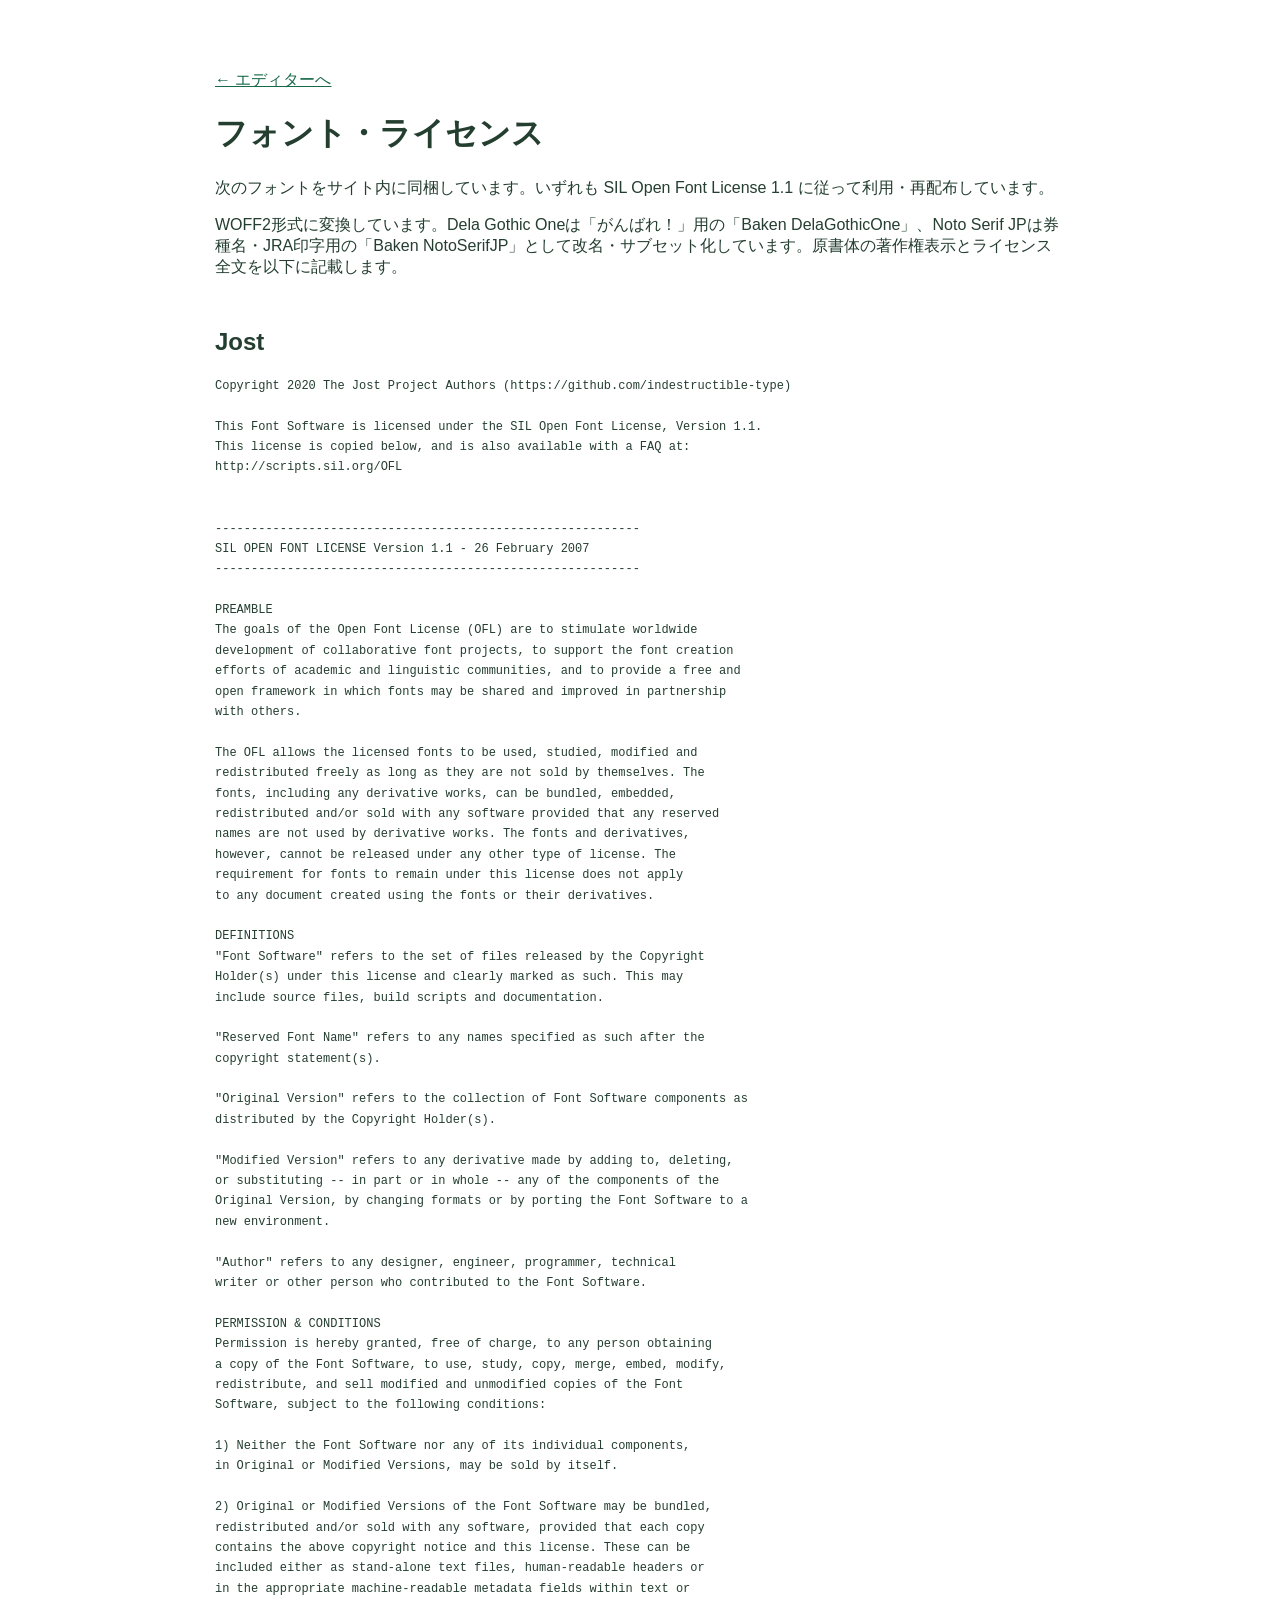
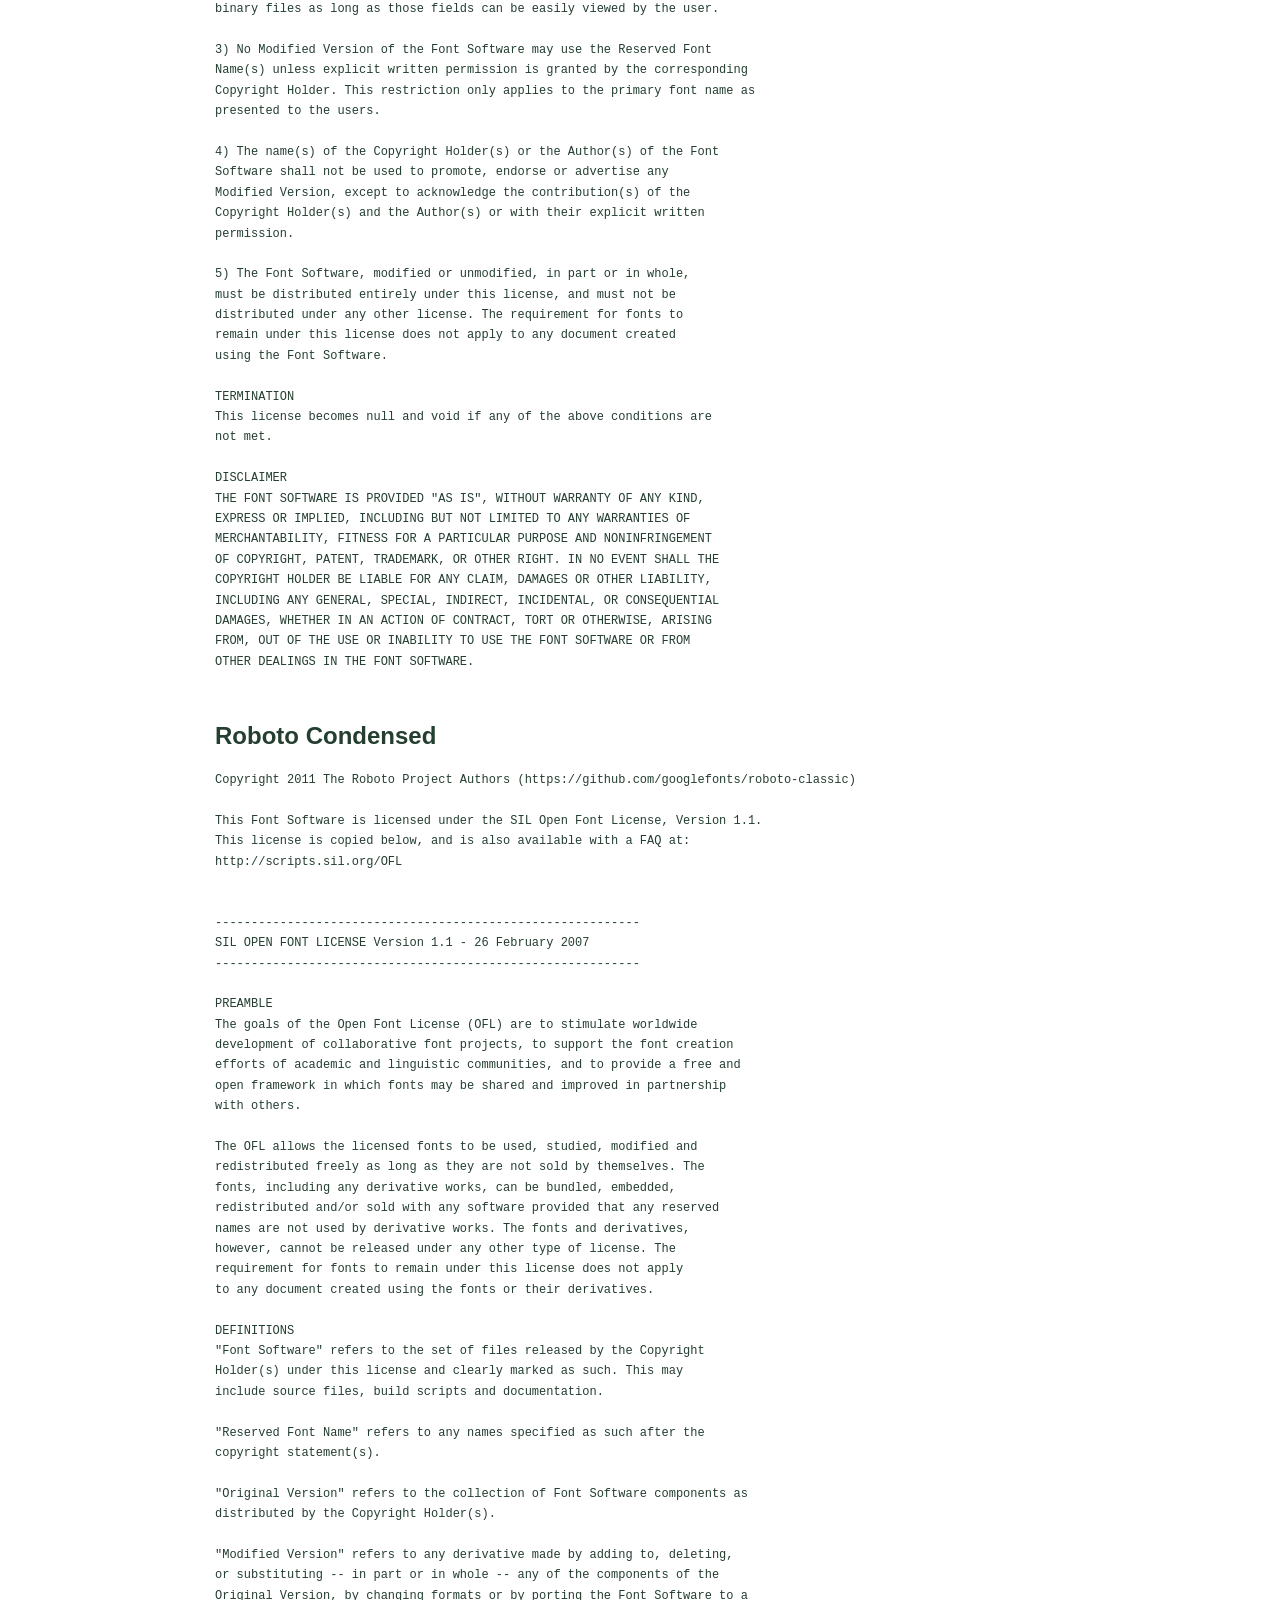
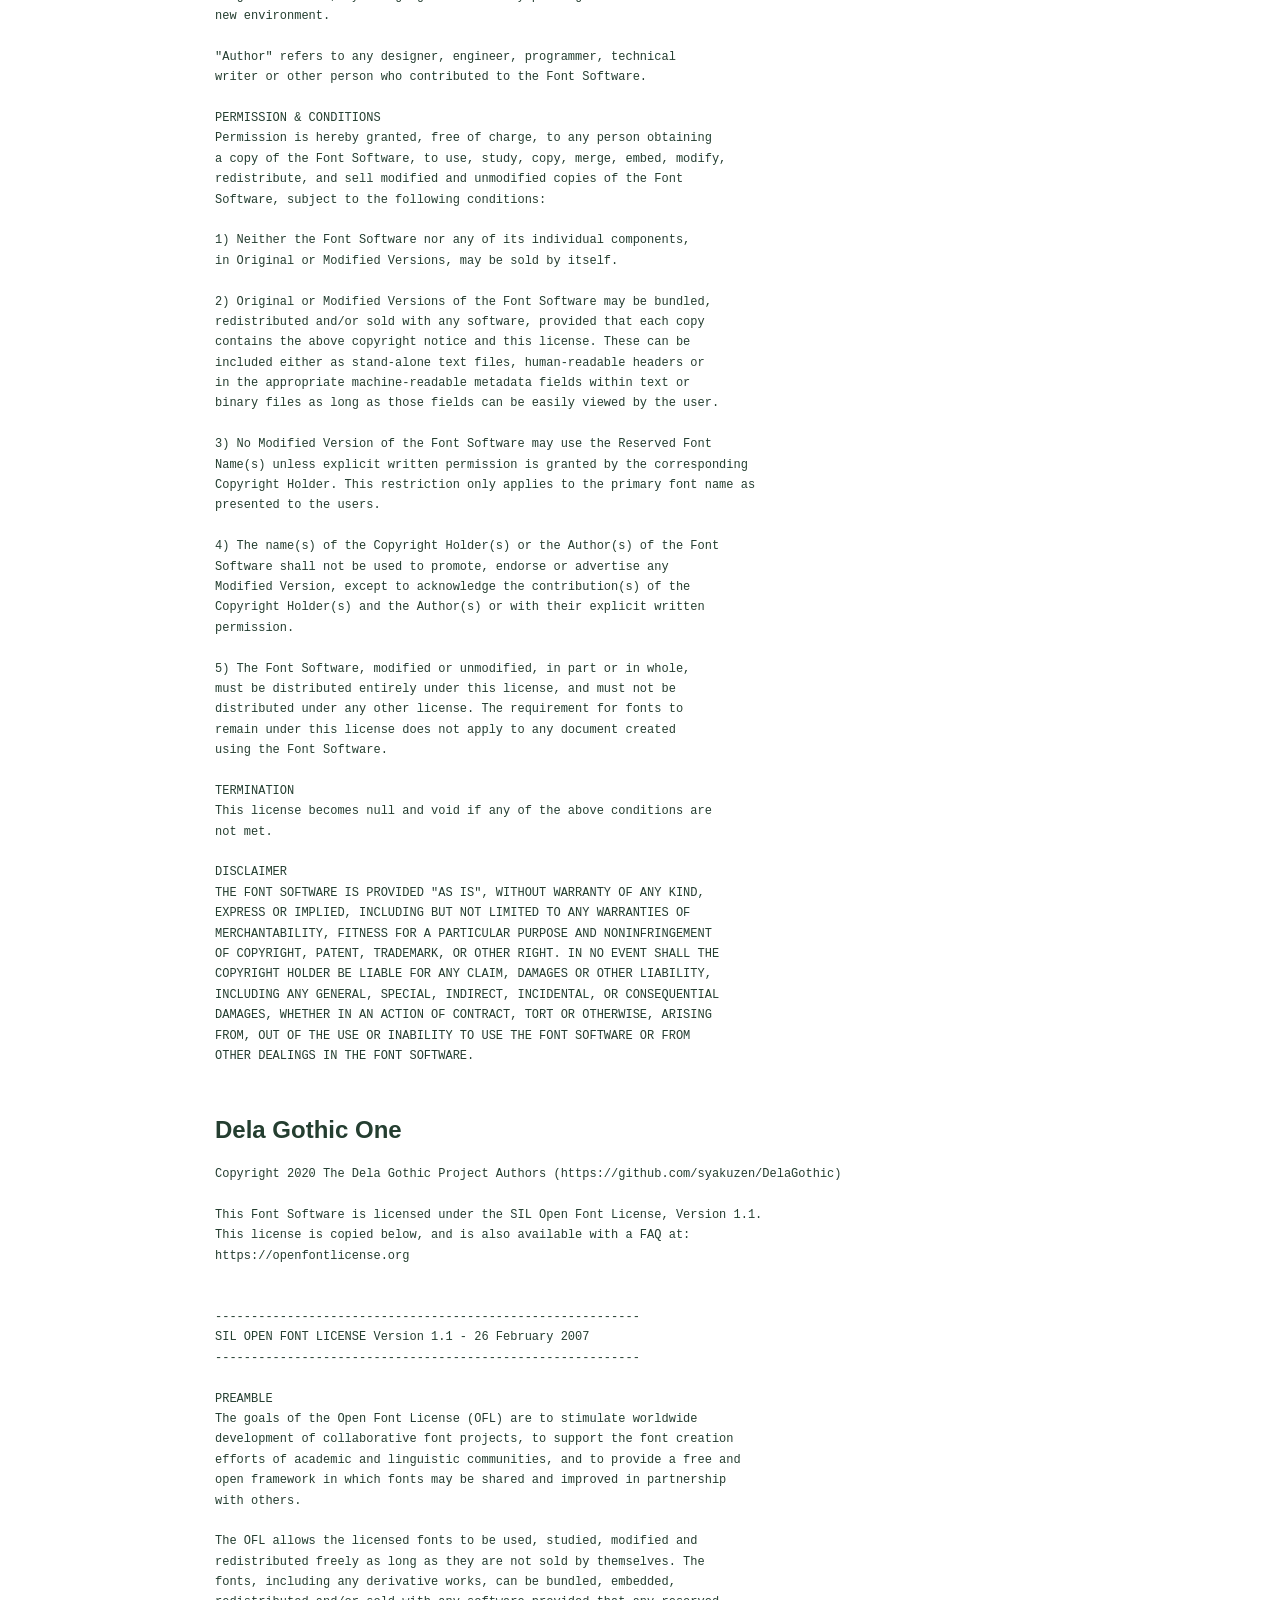
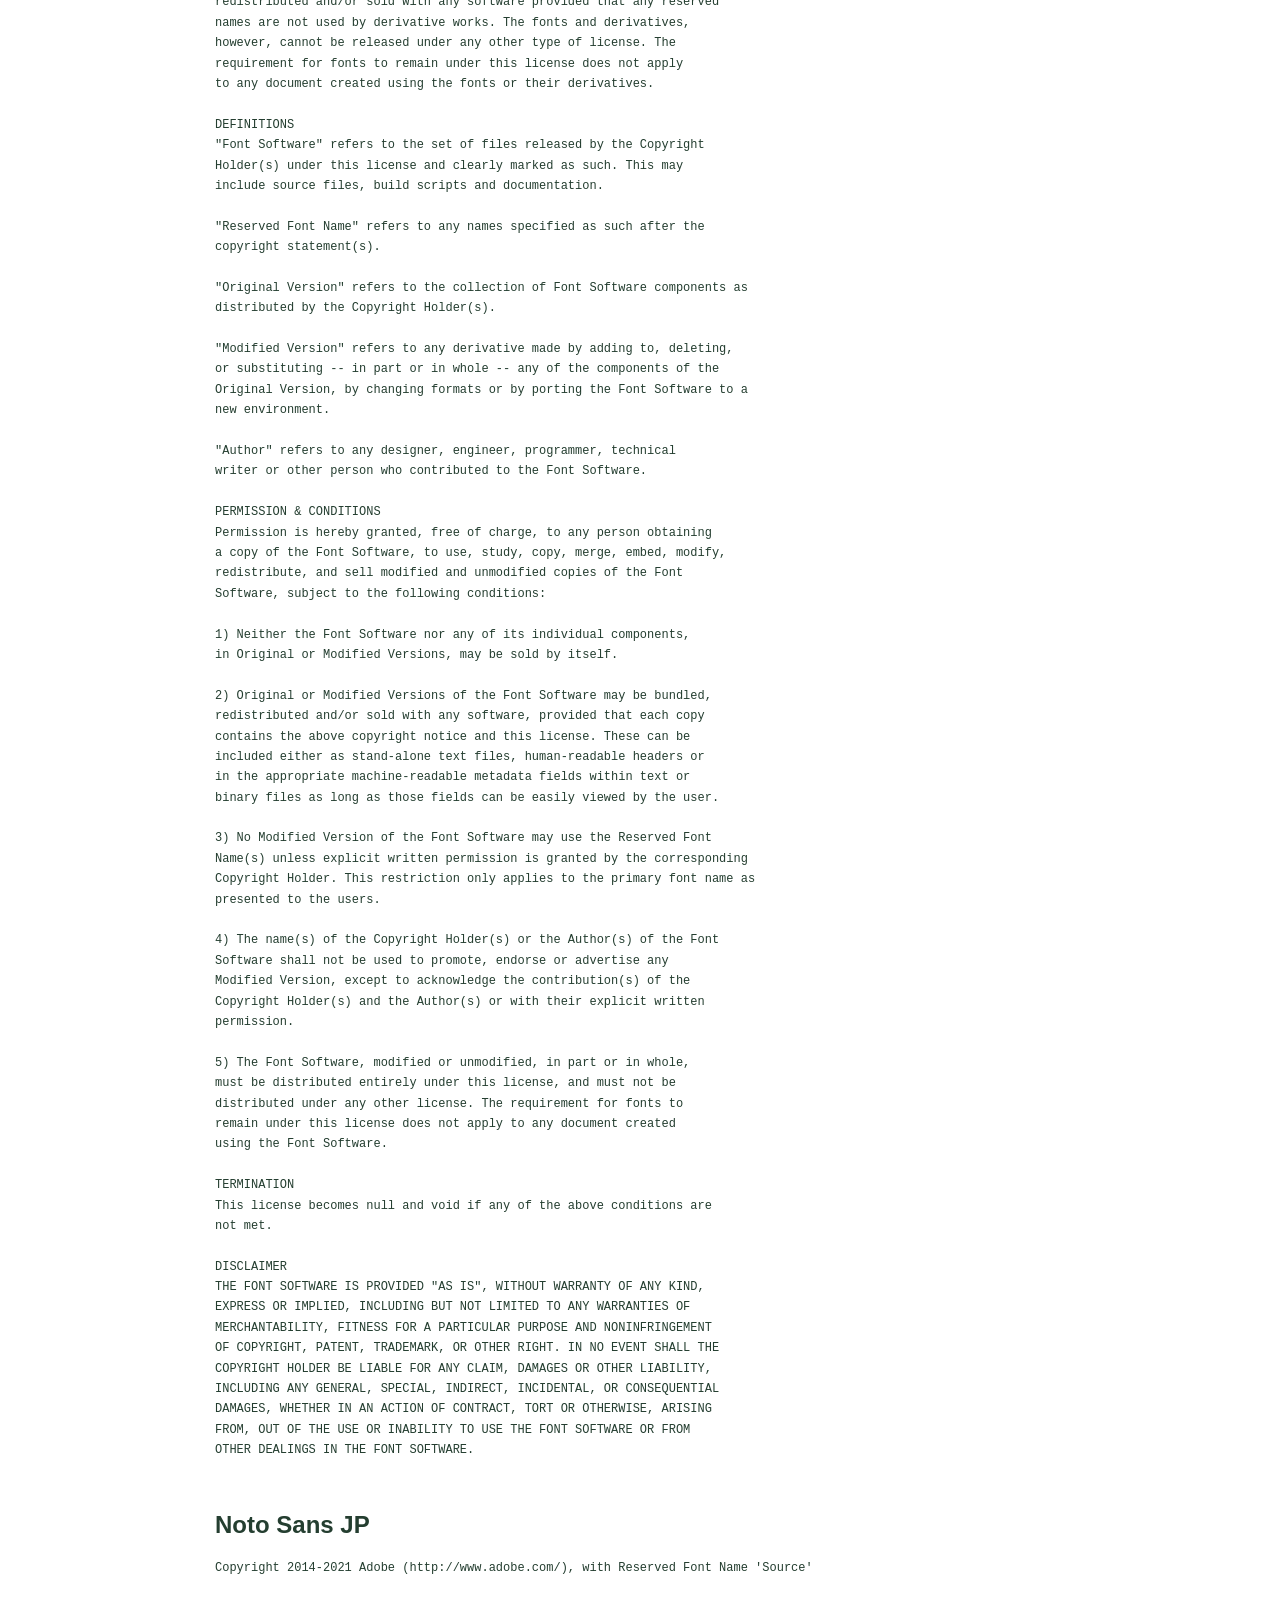
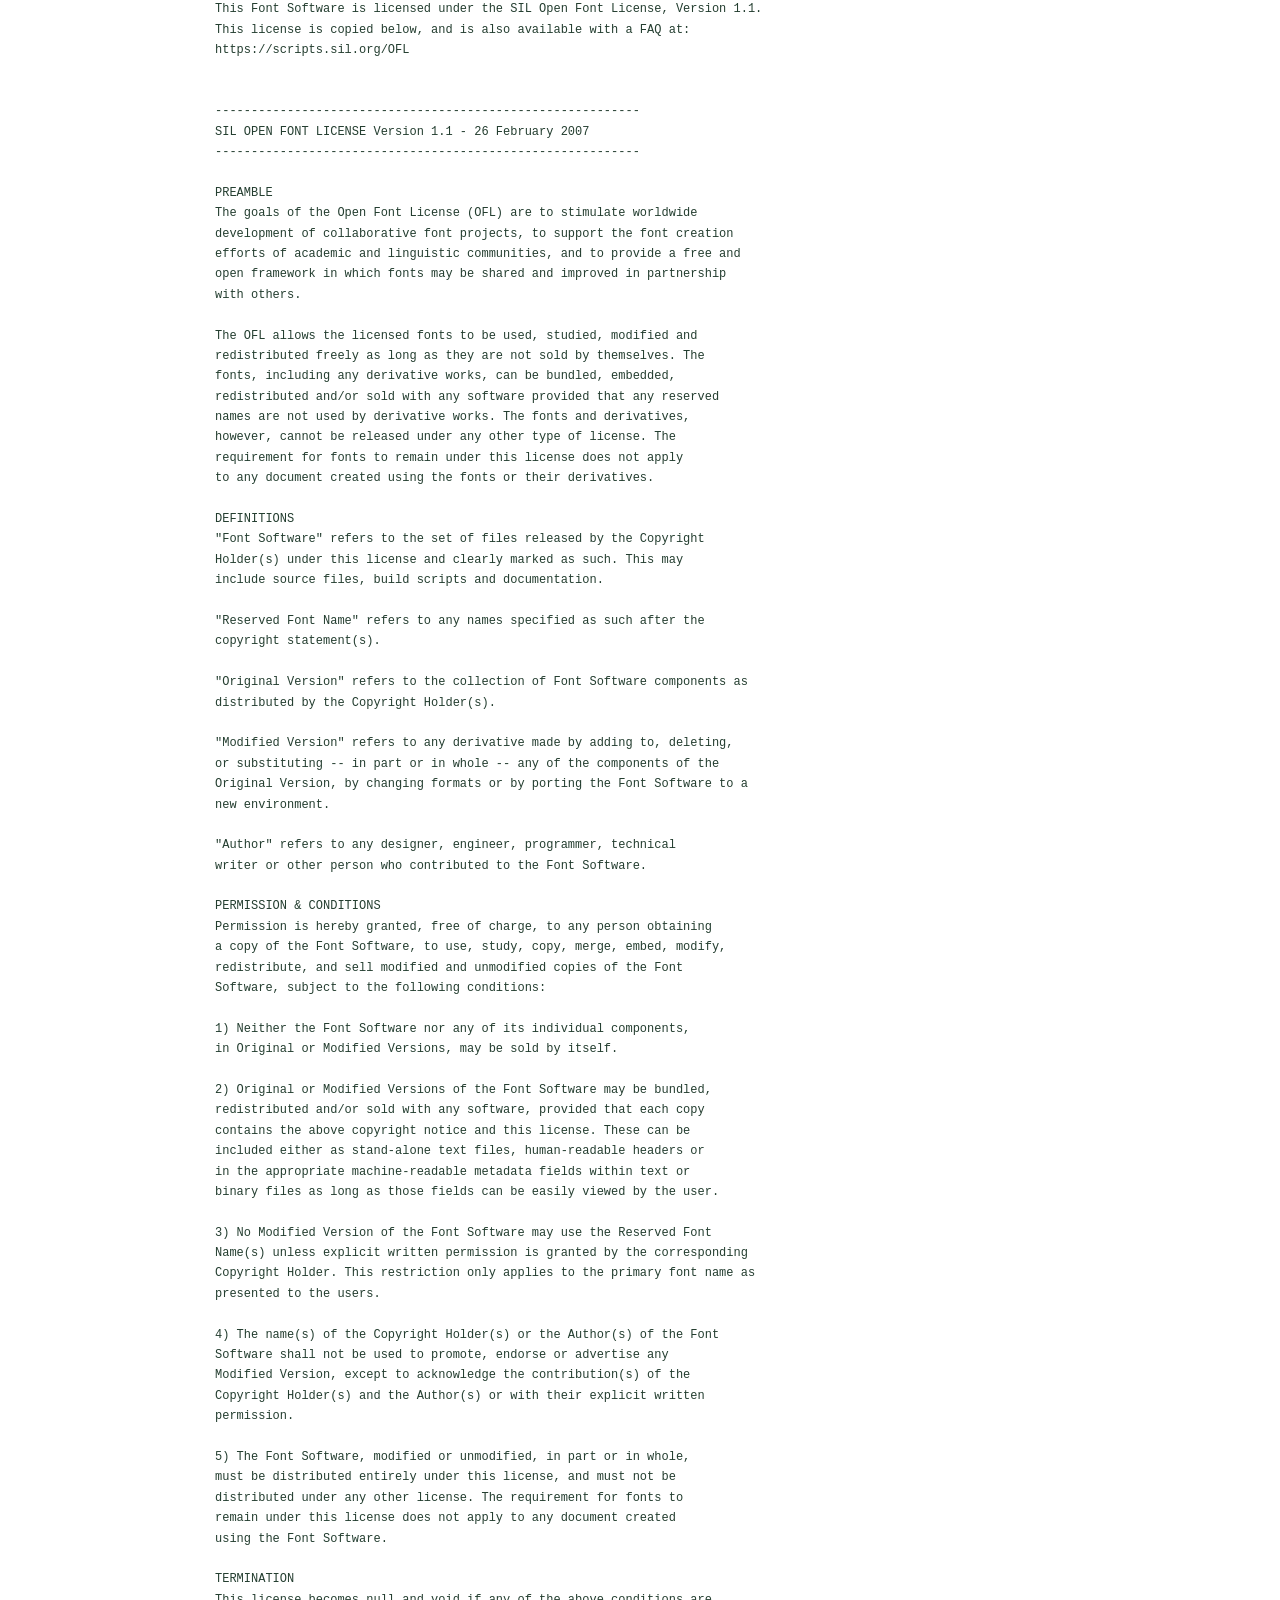
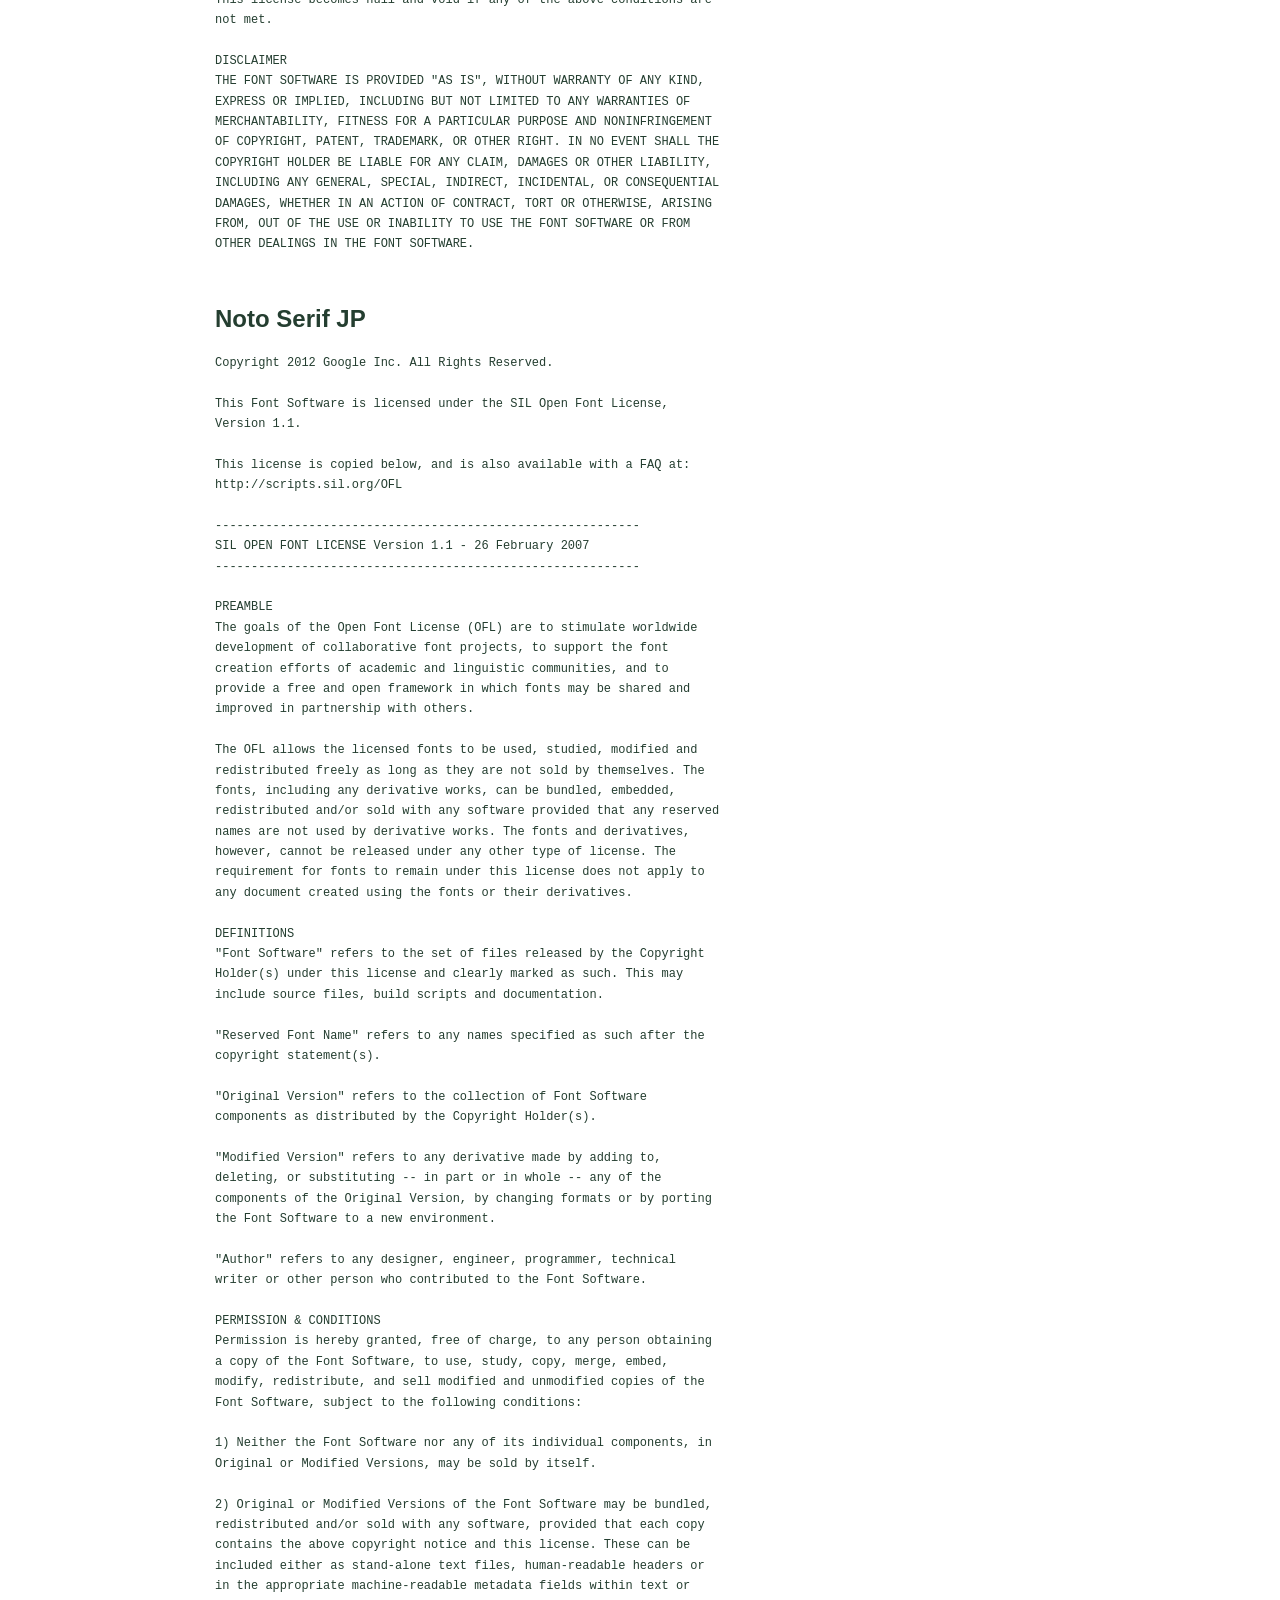
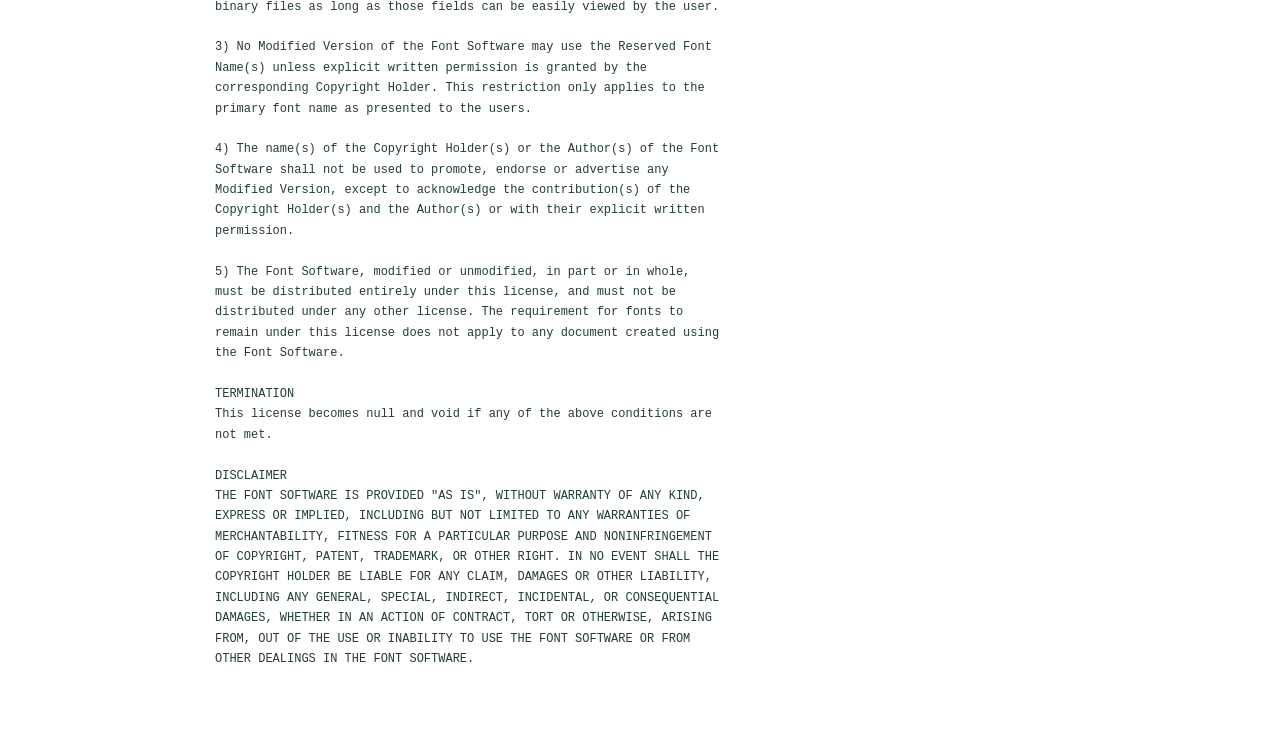
==== fonts/LICENSES.html @ 2dec7330 "Build original horse racing ticket generator" ====
<!doctype html><html lang="ja"><meta charset="utf-8"><title>フォント・ライセンス</title><style>body{font-family:sans-serif;max-width:850px;margin:50px auto;padding:20px;color:#243e30}pre{white-space:pre-wrap;font-size:12px;line-height:1.7}h2{margin-top:50px}a{color:#176948}</style><a href="../">← エディターへ</a><h1>フォント・ライセンス</h1><p>次のフォントをサイト内に同梱しています。いずれも SIL Open Font License 1.1 に従って利用・再配布しています。</p><p>WOFF2形式に変換しています。Dela Gothic Oneは「がんばれ！」用の「Baken DelaGothicOne」、Noto Serif JPは券種名・JRA印字用の「Baken NotoSerifJP」として改名・サブセット化しています。原書体の著作権表示とライセンス全文を以下に記載します。</p><h2>Jost</h2><pre>Copyright 2020 The Jost Project Authors (https://github.com/indestructible-type)

This Font Software is licensed under the SIL Open Font License, Version 1.1.
This license is copied below, and is also available with a FAQ at:
http://scripts.sil.org/OFL


-----------------------------------------------------------
SIL OPEN FONT LICENSE Version 1.1 - 26 February 2007
-----------------------------------------------------------

PREAMBLE
The goals of the Open Font License (OFL) are to stimulate worldwide
development of collaborative font projects, to support the font creation
efforts of academic and linguistic communities, and to provide a free and
open framework in which fonts may be shared and improved in partnership
with others.

The OFL allows the licensed fonts to be used, studied, modified and
redistributed freely as long as they are not sold by themselves. The
fonts, including any derivative works, can be bundled, embedded,
redistributed and/or sold with any software provided that any reserved
names are not used by derivative works. The fonts and derivatives,
however, cannot be released under any other type of license. The
requirement for fonts to remain under this license does not apply
to any document created using the fonts or their derivatives.

DEFINITIONS
&quot;Font Software&quot; refers to the set of files released by the Copyright
Holder(s) under this license and clearly marked as such. This may
include source files, build scripts and documentation.

&quot;Reserved Font Name&quot; refers to any names specified as such after the
copyright statement(s).

&quot;Original Version&quot; refers to the collection of Font Software components as
distributed by the Copyright Holder(s).

&quot;Modified Version&quot; refers to any derivative made by adding to, deleting,
or substituting -- in part or in whole -- any of the components of the
Original Version, by changing formats or by porting the Font Software to a
new environment.

&quot;Author&quot; refers to any designer, engineer, programmer, technical
writer or other person who contributed to the Font Software.

PERMISSION &amp; CONDITIONS
Permission is hereby granted, free of charge, to any person obtaining
a copy of the Font Software, to use, study, copy, merge, embed, modify,
redistribute, and sell modified and unmodified copies of the Font
Software, subject to the following conditions:

1) Neither the Font Software nor any of its individual components,
in Original or Modified Versions, may be sold by itself.

2) Original or Modified Versions of the Font Software may be bundled,
redistributed and/or sold with any software, provided that each copy
contains the above copyright notice and this license. These can be
included either as stand-alone text files, human-readable headers or
in the appropriate machine-readable metadata fields within text or
binary files as long as those fields can be easily viewed by the user.

3) No Modified Version of the Font Software may use the Reserved Font
Name(s) unless explicit written permission is granted by the corresponding
Copyright Holder. This restriction only applies to the primary font name as
presented to the users.

4) The name(s) of the Copyright Holder(s) or the Author(s) of the Font
Software shall not be used to promote, endorse or advertise any
Modified Version, except to acknowledge the contribution(s) of the
Copyright Holder(s) and the Author(s) or with their explicit written
permission.

5) The Font Software, modified or unmodified, in part or in whole,
must be distributed entirely under this license, and must not be
distributed under any other license. The requirement for fonts to
remain under this license does not apply to any document created
using the Font Software.

TERMINATION
This license becomes null and void if any of the above conditions are
not met.

DISCLAIMER
THE FONT SOFTWARE IS PROVIDED &quot;AS IS&quot;, WITHOUT WARRANTY OF ANY KIND,
EXPRESS OR IMPLIED, INCLUDING BUT NOT LIMITED TO ANY WARRANTIES OF
MERCHANTABILITY, FITNESS FOR A PARTICULAR PURPOSE AND NONINFRINGEMENT
OF COPYRIGHT, PATENT, TRADEMARK, OR OTHER RIGHT. IN NO EVENT SHALL THE
COPYRIGHT HOLDER BE LIABLE FOR ANY CLAIM, DAMAGES OR OTHER LIABILITY,
INCLUDING ANY GENERAL, SPECIAL, INDIRECT, INCIDENTAL, OR CONSEQUENTIAL
DAMAGES, WHETHER IN AN ACTION OF CONTRACT, TORT OR OTHERWISE, ARISING
FROM, OUT OF THE USE OR INABILITY TO USE THE FONT SOFTWARE OR FROM
OTHER DEALINGS IN THE FONT SOFTWARE.
</pre><h2>Roboto Condensed</h2><pre>Copyright 2011 The Roboto Project Authors (https://github.com/googlefonts/roboto-classic)

This Font Software is licensed under the SIL Open Font License, Version 1.1.
This license is copied below, and is also available with a FAQ at:
http://scripts.sil.org/OFL


-----------------------------------------------------------
SIL OPEN FONT LICENSE Version 1.1 - 26 February 2007
-----------------------------------------------------------

PREAMBLE
The goals of the Open Font License (OFL) are to stimulate worldwide
development of collaborative font projects, to support the font creation
efforts of academic and linguistic communities, and to provide a free and
open framework in which fonts may be shared and improved in partnership
with others.

The OFL allows the licensed fonts to be used, studied, modified and
redistributed freely as long as they are not sold by themselves. The
fonts, including any derivative works, can be bundled, embedded,
redistributed and/or sold with any software provided that any reserved
names are not used by derivative works. The fonts and derivatives,
however, cannot be released under any other type of license. The
requirement for fonts to remain under this license does not apply
to any document created using the fonts or their derivatives.

DEFINITIONS
&quot;Font Software&quot; refers to the set of files released by the Copyright
Holder(s) under this license and clearly marked as such. This may
include source files, build scripts and documentation.

&quot;Reserved Font Name&quot; refers to any names specified as such after the
copyright statement(s).

&quot;Original Version&quot; refers to the collection of Font Software components as
distributed by the Copyright Holder(s).

&quot;Modified Version&quot; refers to any derivative made by adding to, deleting,
or substituting -- in part or in whole -- any of the components of the
Original Version, by changing formats or by porting the Font Software to a
new environment.

&quot;Author&quot; refers to any designer, engineer, programmer, technical
writer or other person who contributed to the Font Software.

PERMISSION &amp; CONDITIONS
Permission is hereby granted, free of charge, to any person obtaining
a copy of the Font Software, to use, study, copy, merge, embed, modify,
redistribute, and sell modified and unmodified copies of the Font
Software, subject to the following conditions:

1) Neither the Font Software nor any of its individual components,
in Original or Modified Versions, may be sold by itself.

2) Original or Modified Versions of the Font Software may be bundled,
redistributed and/or sold with any software, provided that each copy
contains the above copyright notice and this license. These can be
included either as stand-alone text files, human-readable headers or
in the appropriate machine-readable metadata fields within text or
binary files as long as those fields can be easily viewed by the user.

3) No Modified Version of the Font Software may use the Reserved Font
Name(s) unless explicit written permission is granted by the corresponding
Copyright Holder. This restriction only applies to the primary font name as
presented to the users.

4) The name(s) of the Copyright Holder(s) or the Author(s) of the Font
Software shall not be used to promote, endorse or advertise any
Modified Version, except to acknowledge the contribution(s) of the
Copyright Holder(s) and the Author(s) or with their explicit written
permission.

5) The Font Software, modified or unmodified, in part or in whole,
must be distributed entirely under this license, and must not be
distributed under any other license. The requirement for fonts to
remain under this license does not apply to any document created
using the Font Software.

TERMINATION
This license becomes null and void if any of the above conditions are
not met.

DISCLAIMER
THE FONT SOFTWARE IS PROVIDED &quot;AS IS&quot;, WITHOUT WARRANTY OF ANY KIND,
EXPRESS OR IMPLIED, INCLUDING BUT NOT LIMITED TO ANY WARRANTIES OF
MERCHANTABILITY, FITNESS FOR A PARTICULAR PURPOSE AND NONINFRINGEMENT
OF COPYRIGHT, PATENT, TRADEMARK, OR OTHER RIGHT. IN NO EVENT SHALL THE
COPYRIGHT HOLDER BE LIABLE FOR ANY CLAIM, DAMAGES OR OTHER LIABILITY,
INCLUDING ANY GENERAL, SPECIAL, INDIRECT, INCIDENTAL, OR CONSEQUENTIAL
DAMAGES, WHETHER IN AN ACTION OF CONTRACT, TORT OR OTHERWISE, ARISING
FROM, OUT OF THE USE OR INABILITY TO USE THE FONT SOFTWARE OR FROM
OTHER DEALINGS IN THE FONT SOFTWARE.
</pre><h2>Dela Gothic One</h2><pre>Copyright 2020 The Dela Gothic Project Authors (https://github.com/syakuzen/DelaGothic)

This Font Software is licensed under the SIL Open Font License, Version 1.1.
This license is copied below, and is also available with a FAQ at:
https://openfontlicense.org


-----------------------------------------------------------
SIL OPEN FONT LICENSE Version 1.1 - 26 February 2007
-----------------------------------------------------------

PREAMBLE
The goals of the Open Font License (OFL) are to stimulate worldwide
development of collaborative font projects, to support the font creation
efforts of academic and linguistic communities, and to provide a free and
open framework in which fonts may be shared and improved in partnership
with others.

The OFL allows the licensed fonts to be used, studied, modified and
redistributed freely as long as they are not sold by themselves. The
fonts, including any derivative works, can be bundled, embedded,
redistributed and/or sold with any software provided that any reserved
names are not used by derivative works. The fonts and derivatives,
however, cannot be released under any other type of license. The
requirement for fonts to remain under this license does not apply
to any document created using the fonts or their derivatives.

DEFINITIONS
&quot;Font Software&quot; refers to the set of files released by the Copyright
Holder(s) under this license and clearly marked as such. This may
include source files, build scripts and documentation.

&quot;Reserved Font Name&quot; refers to any names specified as such after the
copyright statement(s).

&quot;Original Version&quot; refers to the collection of Font Software components as
distributed by the Copyright Holder(s).

&quot;Modified Version&quot; refers to any derivative made by adding to, deleting,
or substituting -- in part or in whole -- any of the components of the
Original Version, by changing formats or by porting the Font Software to a
new environment.

&quot;Author&quot; refers to any designer, engineer, programmer, technical
writer or other person who contributed to the Font Software.

PERMISSION &amp; CONDITIONS
Permission is hereby granted, free of charge, to any person obtaining
a copy of the Font Software, to use, study, copy, merge, embed, modify,
redistribute, and sell modified and unmodified copies of the Font
Software, subject to the following conditions:

1) Neither the Font Software nor any of its individual components,
in Original or Modified Versions, may be sold by itself.

2) Original or Modified Versions of the Font Software may be bundled,
redistributed and/or sold with any software, provided that each copy
contains the above copyright notice and this license. These can be
included either as stand-alone text files, human-readable headers or
in the appropriate machine-readable metadata fields within text or
binary files as long as those fields can be easily viewed by the user.

3) No Modified Version of the Font Software may use the Reserved Font
Name(s) unless explicit written permission is granted by the corresponding
Copyright Holder. This restriction only applies to the primary font name as
presented to the users.

4) The name(s) of the Copyright Holder(s) or the Author(s) of the Font
Software shall not be used to promote, endorse or advertise any
Modified Version, except to acknowledge the contribution(s) of the
Copyright Holder(s) and the Author(s) or with their explicit written
permission.

5) The Font Software, modified or unmodified, in part or in whole,
must be distributed entirely under this license, and must not be
distributed under any other license. The requirement for fonts to
remain under this license does not apply to any document created
using the Font Software.

TERMINATION
This license becomes null and void if any of the above conditions are
not met.

DISCLAIMER
THE FONT SOFTWARE IS PROVIDED &quot;AS IS&quot;, WITHOUT WARRANTY OF ANY KIND,
EXPRESS OR IMPLIED, INCLUDING BUT NOT LIMITED TO ANY WARRANTIES OF
MERCHANTABILITY, FITNESS FOR A PARTICULAR PURPOSE AND NONINFRINGEMENT
OF COPYRIGHT, PATENT, TRADEMARK, OR OTHER RIGHT. IN NO EVENT SHALL THE
COPYRIGHT HOLDER BE LIABLE FOR ANY CLAIM, DAMAGES OR OTHER LIABILITY,
INCLUDING ANY GENERAL, SPECIAL, INDIRECT, INCIDENTAL, OR CONSEQUENTIAL
DAMAGES, WHETHER IN AN ACTION OF CONTRACT, TORT OR OTHERWISE, ARISING
FROM, OUT OF THE USE OR INABILITY TO USE THE FONT SOFTWARE OR FROM
OTHER DEALINGS IN THE FONT SOFTWARE.
</pre><h2>Noto Sans JP</h2><pre>Copyright 2014-2021 Adobe (http://www.adobe.com/), with Reserved Font Name &#x27;Source&#x27;

This Font Software is licensed under the SIL Open Font License, Version 1.1.
This license is copied below, and is also available with a FAQ at:
https://scripts.sil.org/OFL


-----------------------------------------------------------
SIL OPEN FONT LICENSE Version 1.1 - 26 February 2007
-----------------------------------------------------------

PREAMBLE
The goals of the Open Font License (OFL) are to stimulate worldwide
development of collaborative font projects, to support the font creation
efforts of academic and linguistic communities, and to provide a free and
open framework in which fonts may be shared and improved in partnership
with others.

The OFL allows the licensed fonts to be used, studied, modified and
redistributed freely as long as they are not sold by themselves. The
fonts, including any derivative works, can be bundled, embedded,
redistributed and/or sold with any software provided that any reserved
names are not used by derivative works. The fonts and derivatives,
however, cannot be released under any other type of license. The
requirement for fonts to remain under this license does not apply
to any document created using the fonts or their derivatives.

DEFINITIONS
&quot;Font Software&quot; refers to the set of files released by the Copyright
Holder(s) under this license and clearly marked as such. This may
include source files, build scripts and documentation.

&quot;Reserved Font Name&quot; refers to any names specified as such after the
copyright statement(s).

&quot;Original Version&quot; refers to the collection of Font Software components as
distributed by the Copyright Holder(s).

&quot;Modified Version&quot; refers to any derivative made by adding to, deleting,
or substituting -- in part or in whole -- any of the components of the
Original Version, by changing formats or by porting the Font Software to a
new environment.

&quot;Author&quot; refers to any designer, engineer, programmer, technical
writer or other person who contributed to the Font Software.

PERMISSION &amp; CONDITIONS
Permission is hereby granted, free of charge, to any person obtaining
a copy of the Font Software, to use, study, copy, merge, embed, modify,
redistribute, and sell modified and unmodified copies of the Font
Software, subject to the following conditions:

1) Neither the Font Software nor any of its individual components,
in Original or Modified Versions, may be sold by itself.

2) Original or Modified Versions of the Font Software may be bundled,
redistributed and/or sold with any software, provided that each copy
contains the above copyright notice and this license. These can be
included either as stand-alone text files, human-readable headers or
in the appropriate machine-readable metadata fields within text or
binary files as long as those fields can be easily viewed by the user.

3) No Modified Version of the Font Software may use the Reserved Font
Name(s) unless explicit written permission is granted by the corresponding
Copyright Holder. This restriction only applies to the primary font name as
presented to the users.

4) The name(s) of the Copyright Holder(s) or the Author(s) of the Font
Software shall not be used to promote, endorse or advertise any
Modified Version, except to acknowledge the contribution(s) of the
Copyright Holder(s) and the Author(s) or with their explicit written
permission.

5) The Font Software, modified or unmodified, in part or in whole,
must be distributed entirely under this license, and must not be
distributed under any other license. The requirement for fonts to
remain under this license does not apply to any document created
using the Font Software.

TERMINATION
This license becomes null and void if any of the above conditions are
not met.

DISCLAIMER
THE FONT SOFTWARE IS PROVIDED &quot;AS IS&quot;, WITHOUT WARRANTY OF ANY KIND,
EXPRESS OR IMPLIED, INCLUDING BUT NOT LIMITED TO ANY WARRANTIES OF
MERCHANTABILITY, FITNESS FOR A PARTICULAR PURPOSE AND NONINFRINGEMENT
OF COPYRIGHT, PATENT, TRADEMARK, OR OTHER RIGHT. IN NO EVENT SHALL THE
COPYRIGHT HOLDER BE LIABLE FOR ANY CLAIM, DAMAGES OR OTHER LIABILITY,
INCLUDING ANY GENERAL, SPECIAL, INDIRECT, INCIDENTAL, OR CONSEQUENTIAL
DAMAGES, WHETHER IN AN ACTION OF CONTRACT, TORT OR OTHERWISE, ARISING
FROM, OUT OF THE USE OR INABILITY TO USE THE FONT SOFTWARE OR FROM
OTHER DEALINGS IN THE FONT SOFTWARE.
</pre><h2>Noto Serif JP</h2><pre>Copyright 2012 Google Inc. All Rights Reserved.

This Font Software is licensed under the SIL Open Font License,
Version 1.1.

This license is copied below, and is also available with a FAQ at:
http://scripts.sil.org/OFL

-----------------------------------------------------------
SIL OPEN FONT LICENSE Version 1.1 - 26 February 2007
-----------------------------------------------------------

PREAMBLE
The goals of the Open Font License (OFL) are to stimulate worldwide
development of collaborative font projects, to support the font
creation efforts of academic and linguistic communities, and to
provide a free and open framework in which fonts may be shared and
improved in partnership with others.

The OFL allows the licensed fonts to be used, studied, modified and
redistributed freely as long as they are not sold by themselves. The
fonts, including any derivative works, can be bundled, embedded,
redistributed and/or sold with any software provided that any reserved
names are not used by derivative works. The fonts and derivatives,
however, cannot be released under any other type of license. The
requirement for fonts to remain under this license does not apply to
any document created using the fonts or their derivatives.

DEFINITIONS
&quot;Font Software&quot; refers to the set of files released by the Copyright
Holder(s) under this license and clearly marked as such. This may
include source files, build scripts and documentation.

&quot;Reserved Font Name&quot; refers to any names specified as such after the
copyright statement(s).

&quot;Original Version&quot; refers to the collection of Font Software
components as distributed by the Copyright Holder(s).

&quot;Modified Version&quot; refers to any derivative made by adding to,
deleting, or substituting -- in part or in whole -- any of the
components of the Original Version, by changing formats or by porting
the Font Software to a new environment.

&quot;Author&quot; refers to any designer, engineer, programmer, technical
writer or other person who contributed to the Font Software.

PERMISSION &amp; CONDITIONS
Permission is hereby granted, free of charge, to any person obtaining
a copy of the Font Software, to use, study, copy, merge, embed,
modify, redistribute, and sell modified and unmodified copies of the
Font Software, subject to the following conditions:

1) Neither the Font Software nor any of its individual components, in
Original or Modified Versions, may be sold by itself.

2) Original or Modified Versions of the Font Software may be bundled,
redistributed and/or sold with any software, provided that each copy
contains the above copyright notice and this license. These can be
included either as stand-alone text files, human-readable headers or
in the appropriate machine-readable metadata fields within text or
binary files as long as those fields can be easily viewed by the user.

3) No Modified Version of the Font Software may use the Reserved Font
Name(s) unless explicit written permission is granted by the
corresponding Copyright Holder. This restriction only applies to the
primary font name as presented to the users.

4) The name(s) of the Copyright Holder(s) or the Author(s) of the Font
Software shall not be used to promote, endorse or advertise any
Modified Version, except to acknowledge the contribution(s) of the
Copyright Holder(s) and the Author(s) or with their explicit written
permission.

5) The Font Software, modified or unmodified, in part or in whole,
must be distributed entirely under this license, and must not be
distributed under any other license. The requirement for fonts to
remain under this license does not apply to any document created using
the Font Software.

TERMINATION
This license becomes null and void if any of the above conditions are
not met.

DISCLAIMER
THE FONT SOFTWARE IS PROVIDED &quot;AS IS&quot;, WITHOUT WARRANTY OF ANY KIND,
EXPRESS OR IMPLIED, INCLUDING BUT NOT LIMITED TO ANY WARRANTIES OF
MERCHANTABILITY, FITNESS FOR A PARTICULAR PURPOSE AND NONINFRINGEMENT
OF COPYRIGHT, PATENT, TRADEMARK, OR OTHER RIGHT. IN NO EVENT SHALL THE
COPYRIGHT HOLDER BE LIABLE FOR ANY CLAIM, DAMAGES OR OTHER LIABILITY,
INCLUDING ANY GENERAL, SPECIAL, INDIRECT, INCIDENTAL, OR CONSEQUENTIAL
DAMAGES, WHETHER IN AN ACTION OF CONTRACT, TORT OR OTHERWISE, ARISING
FROM, OUT OF THE USE OR INABILITY TO USE THE FONT SOFTWARE OR FROM
OTHER DEALINGS IN THE FONT SOFTWARE.
</pre></html>
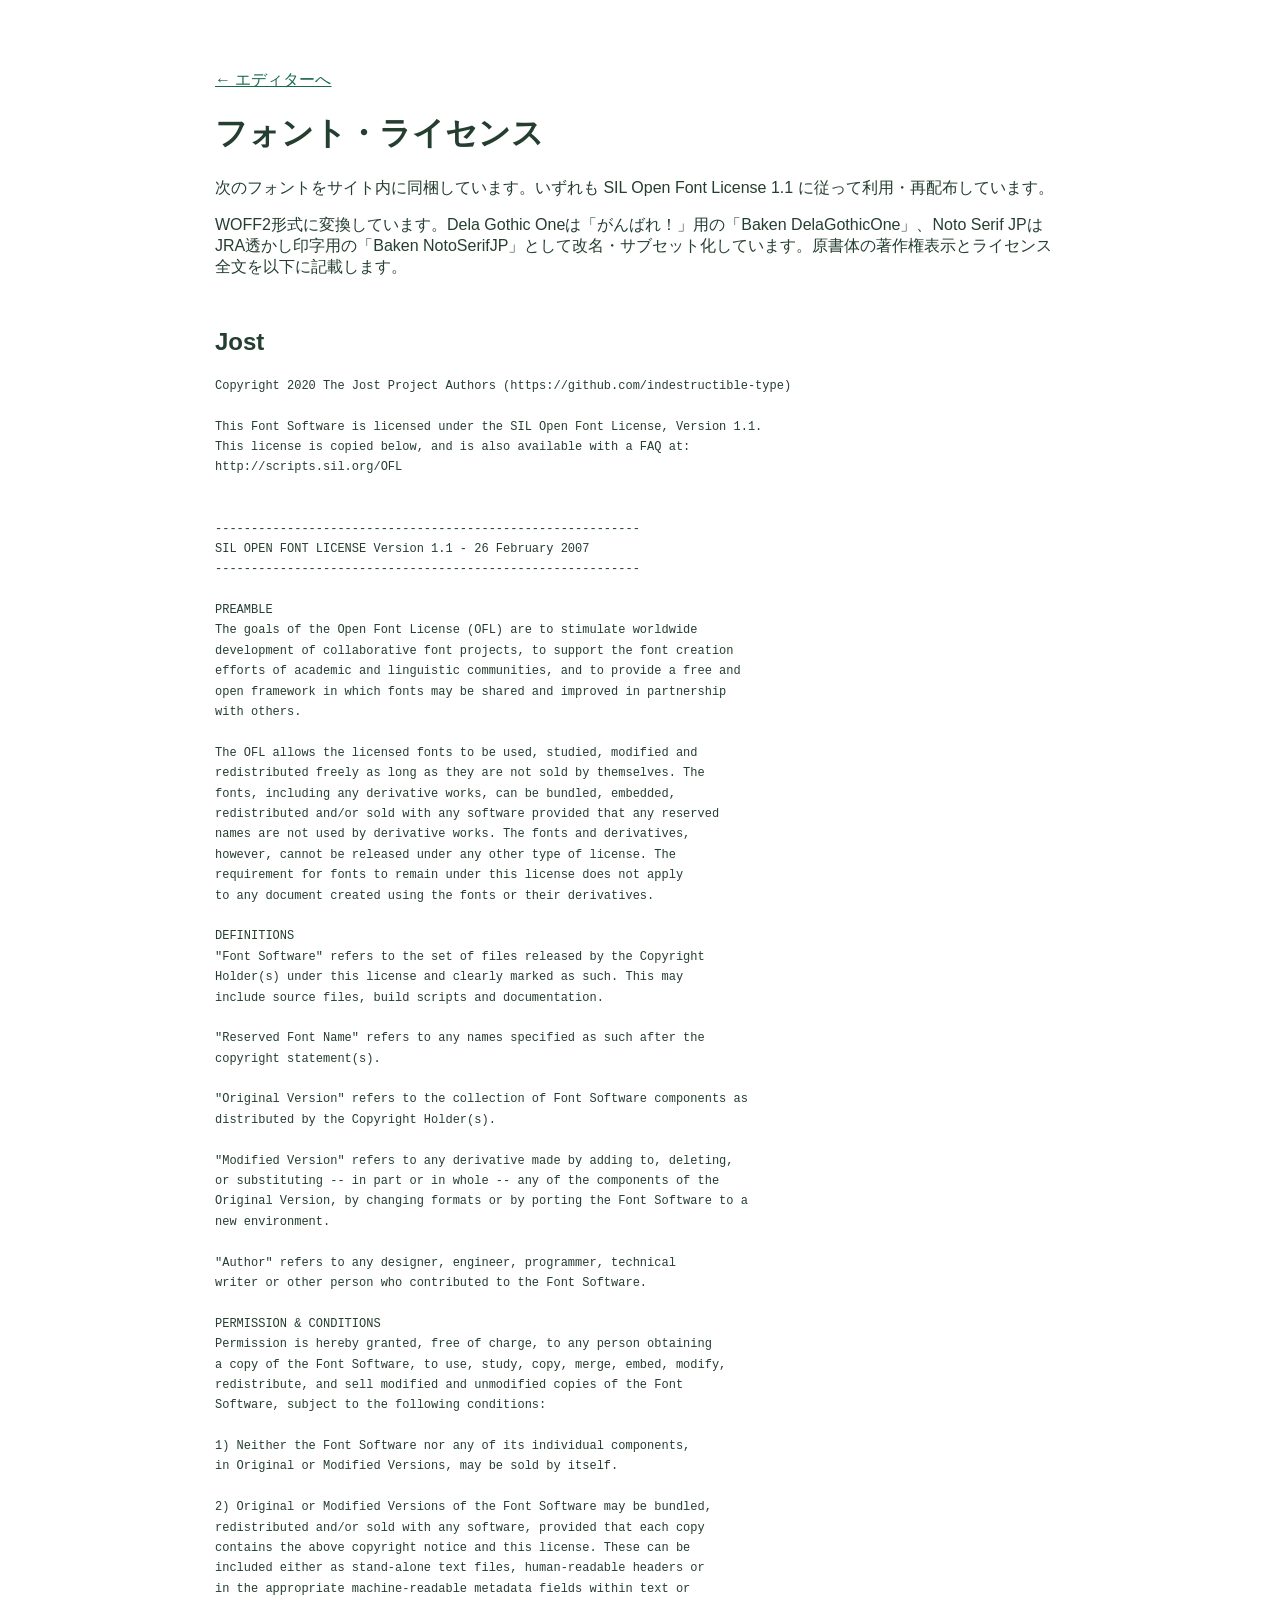
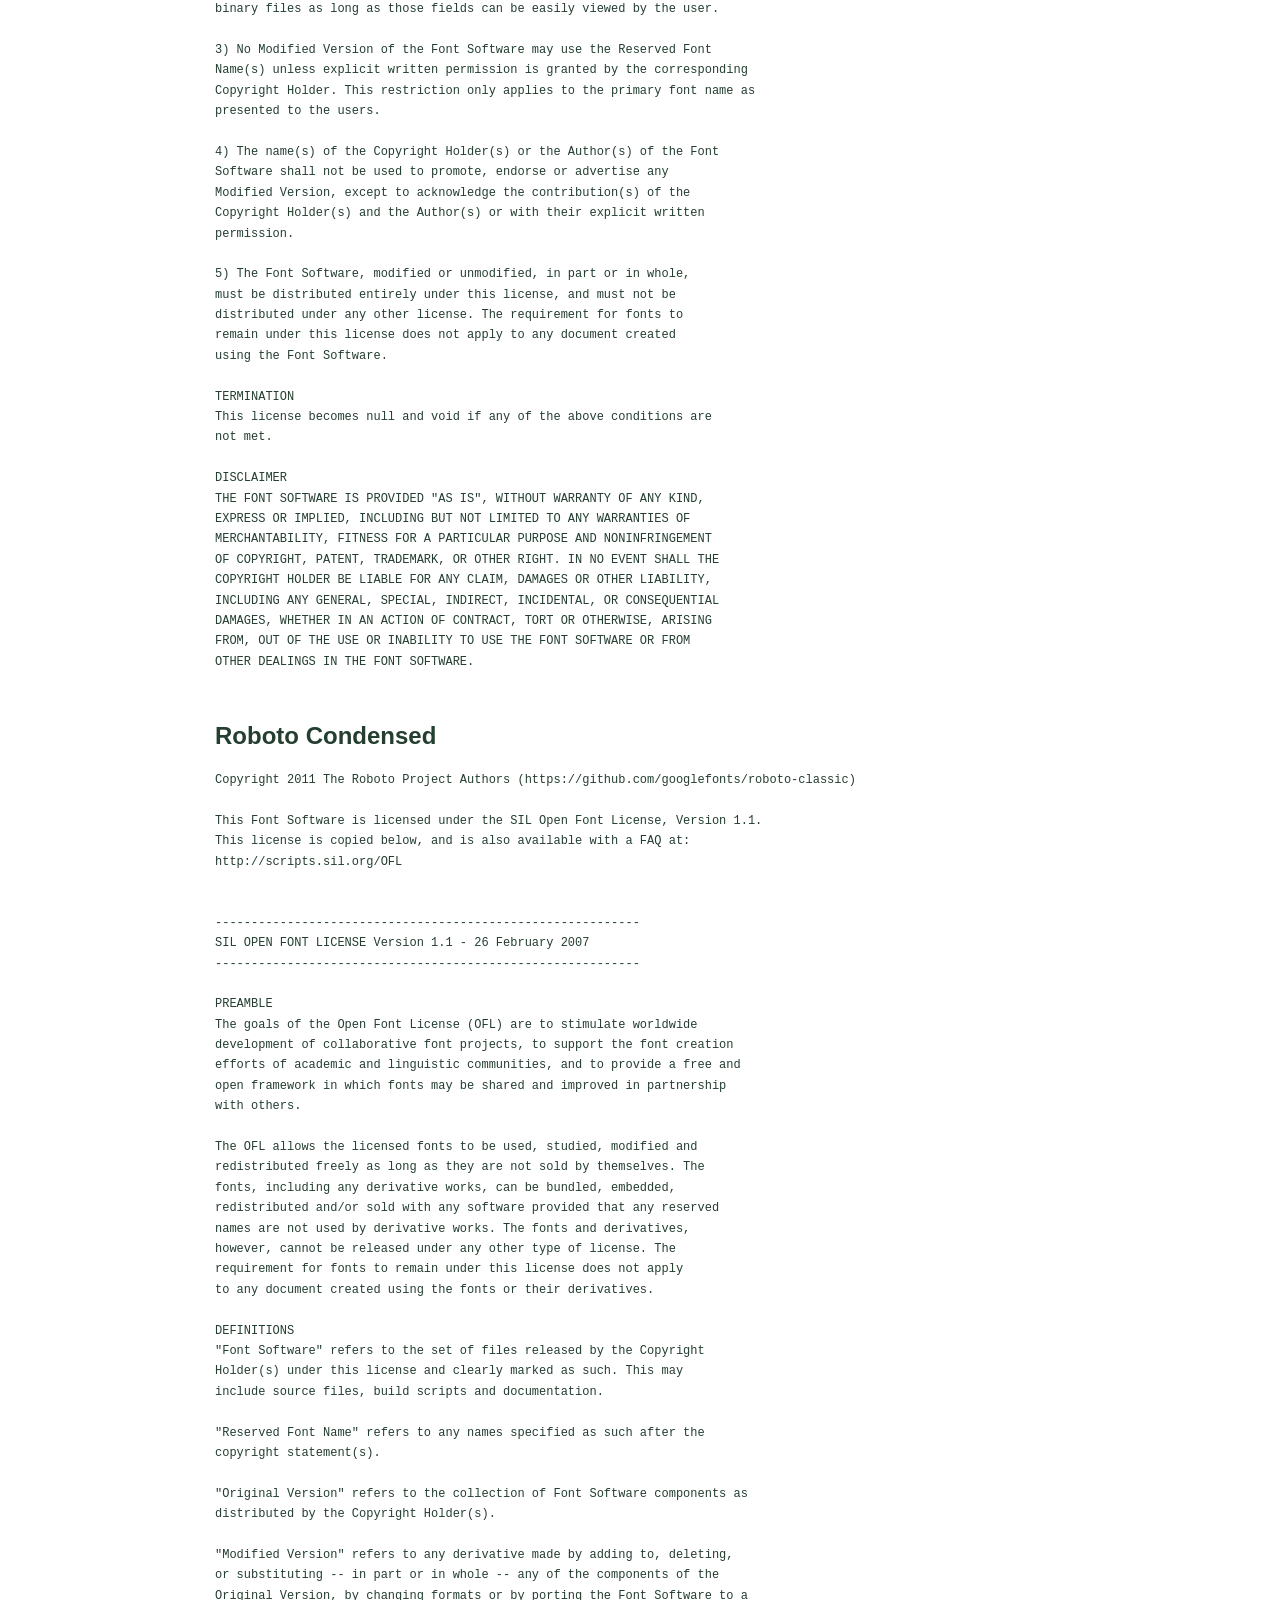
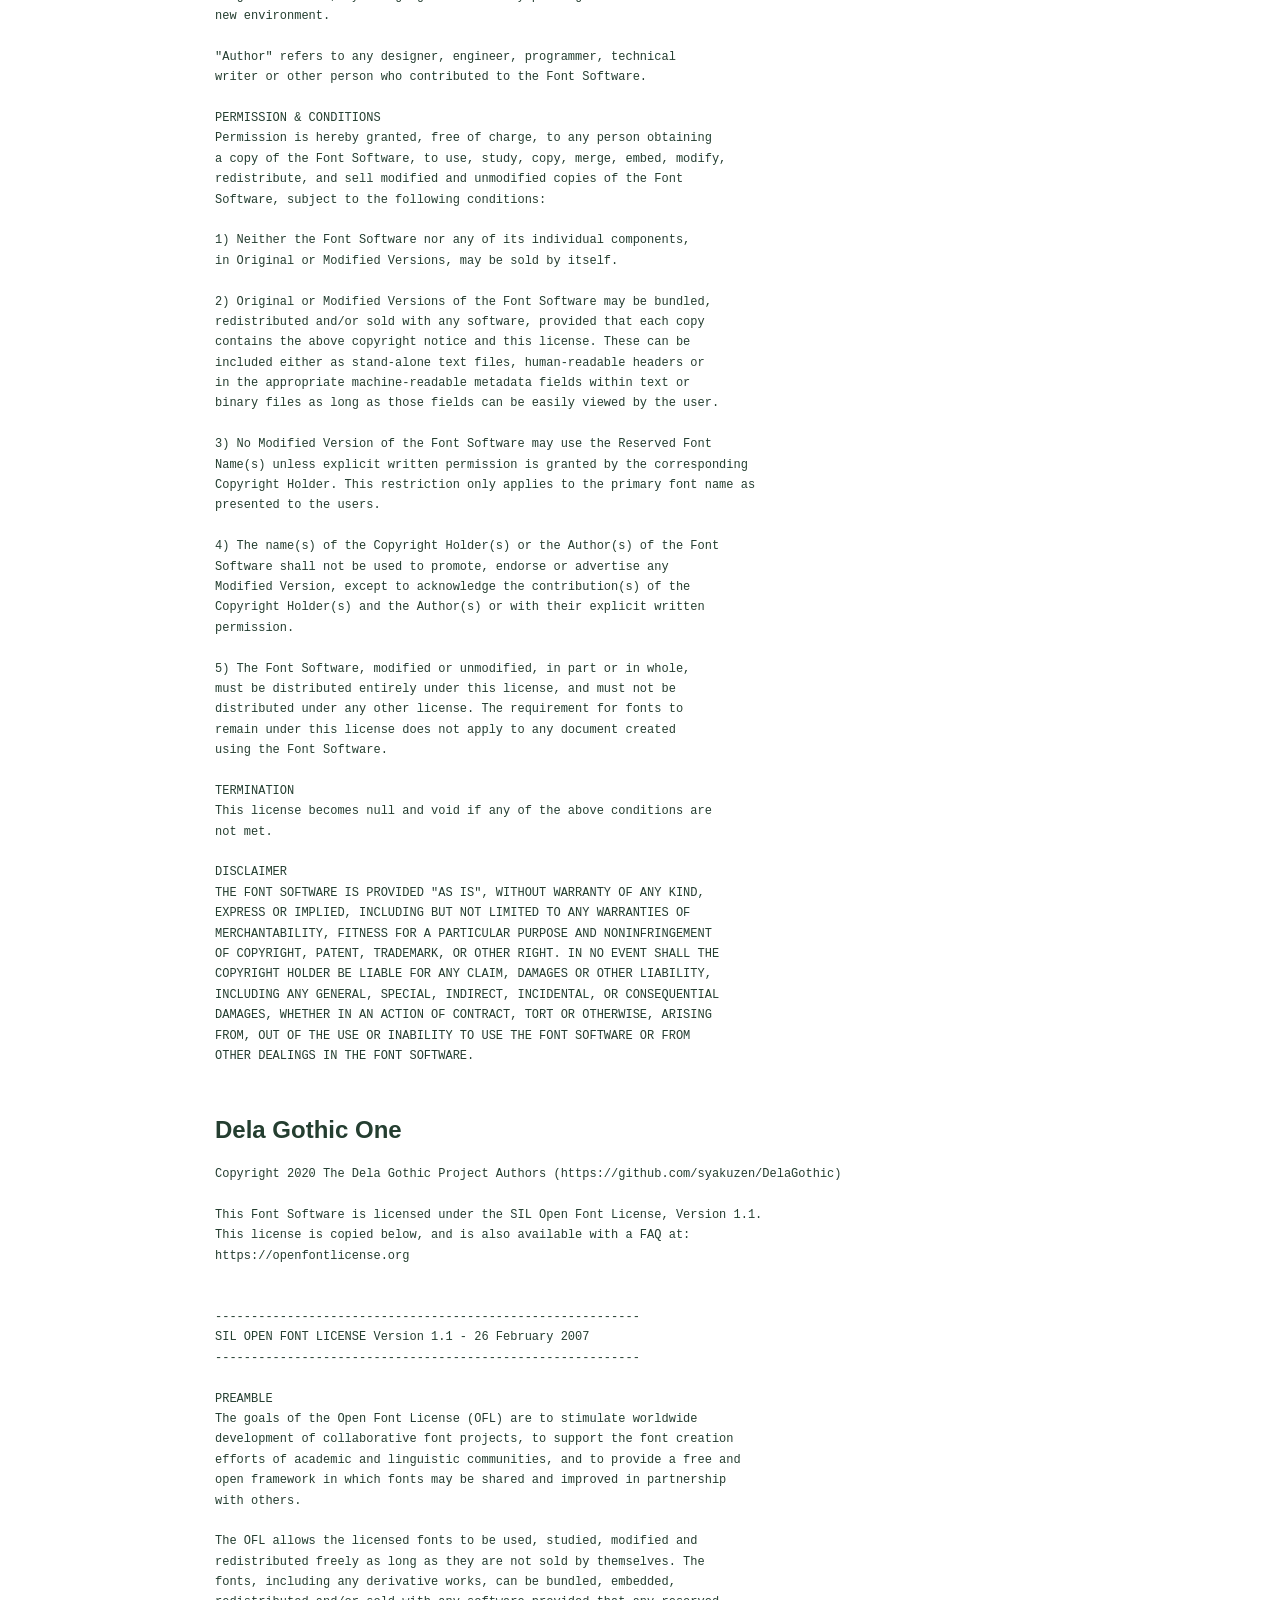
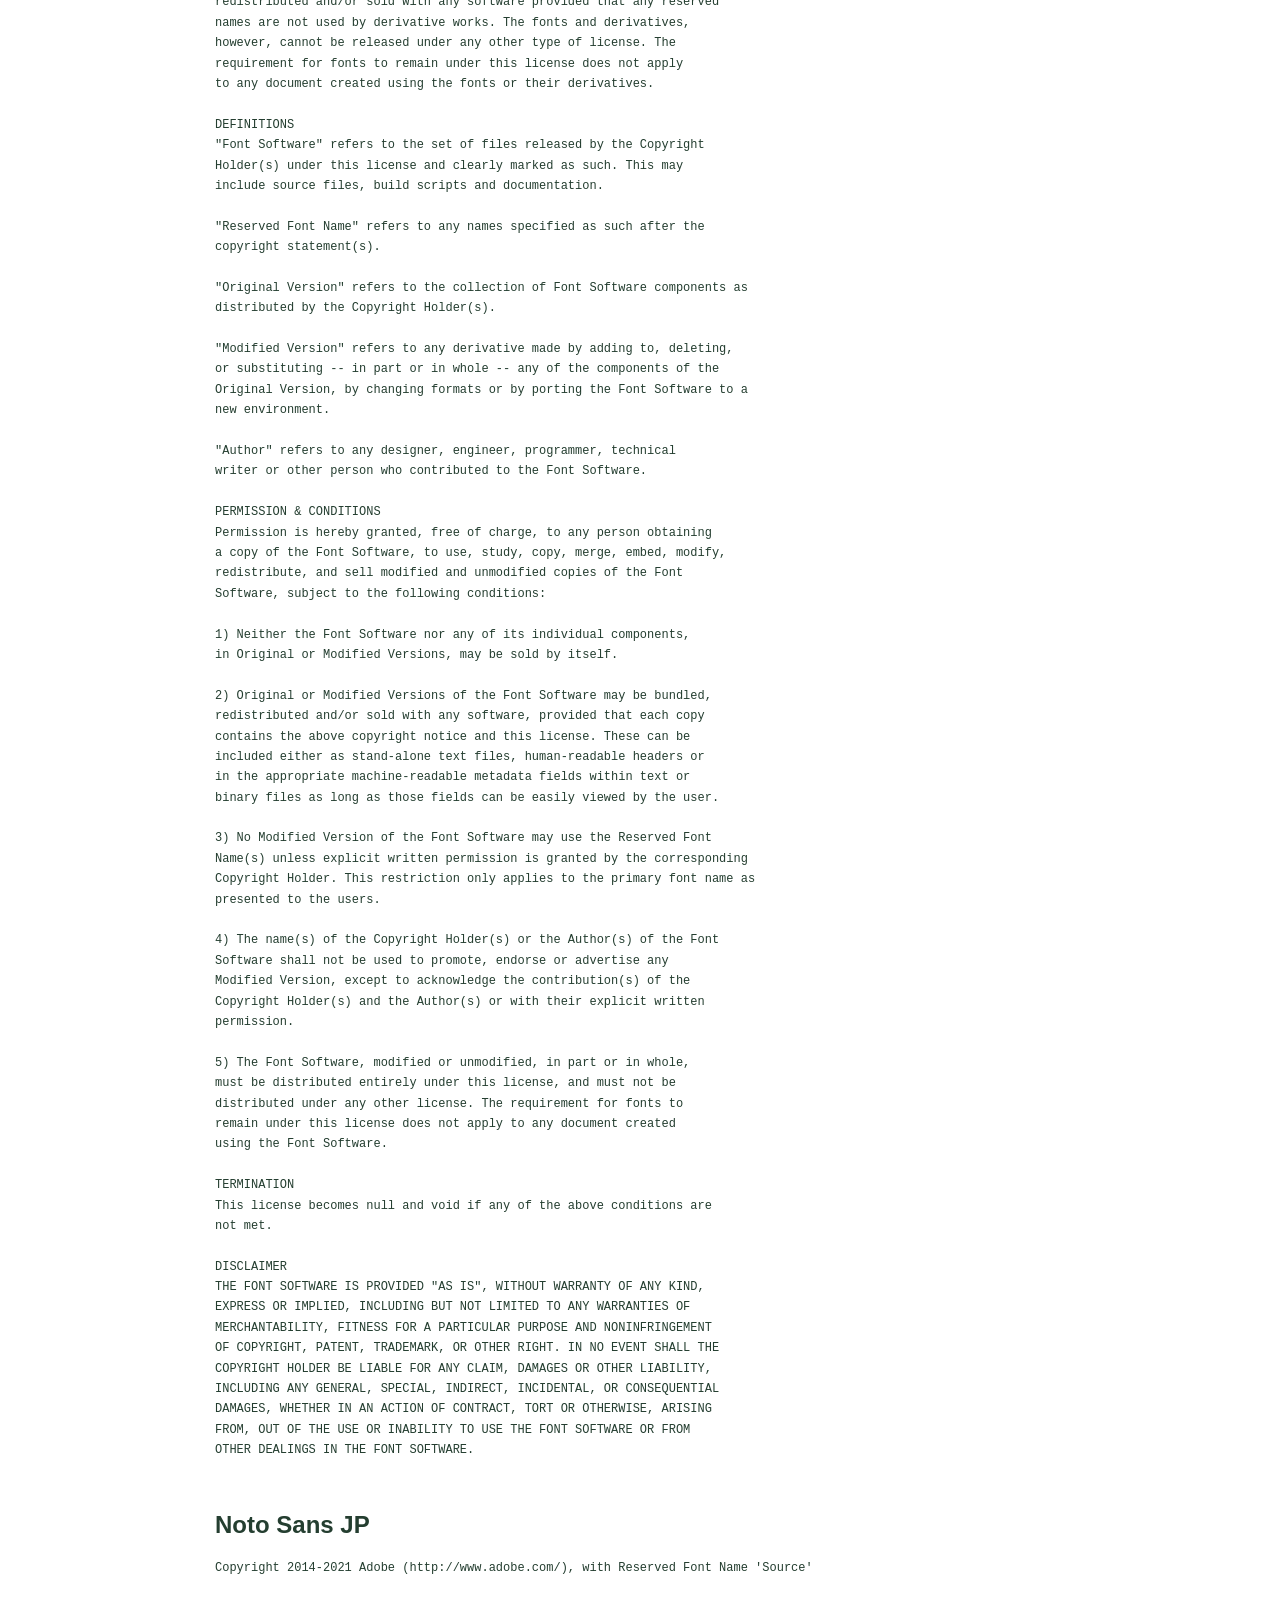
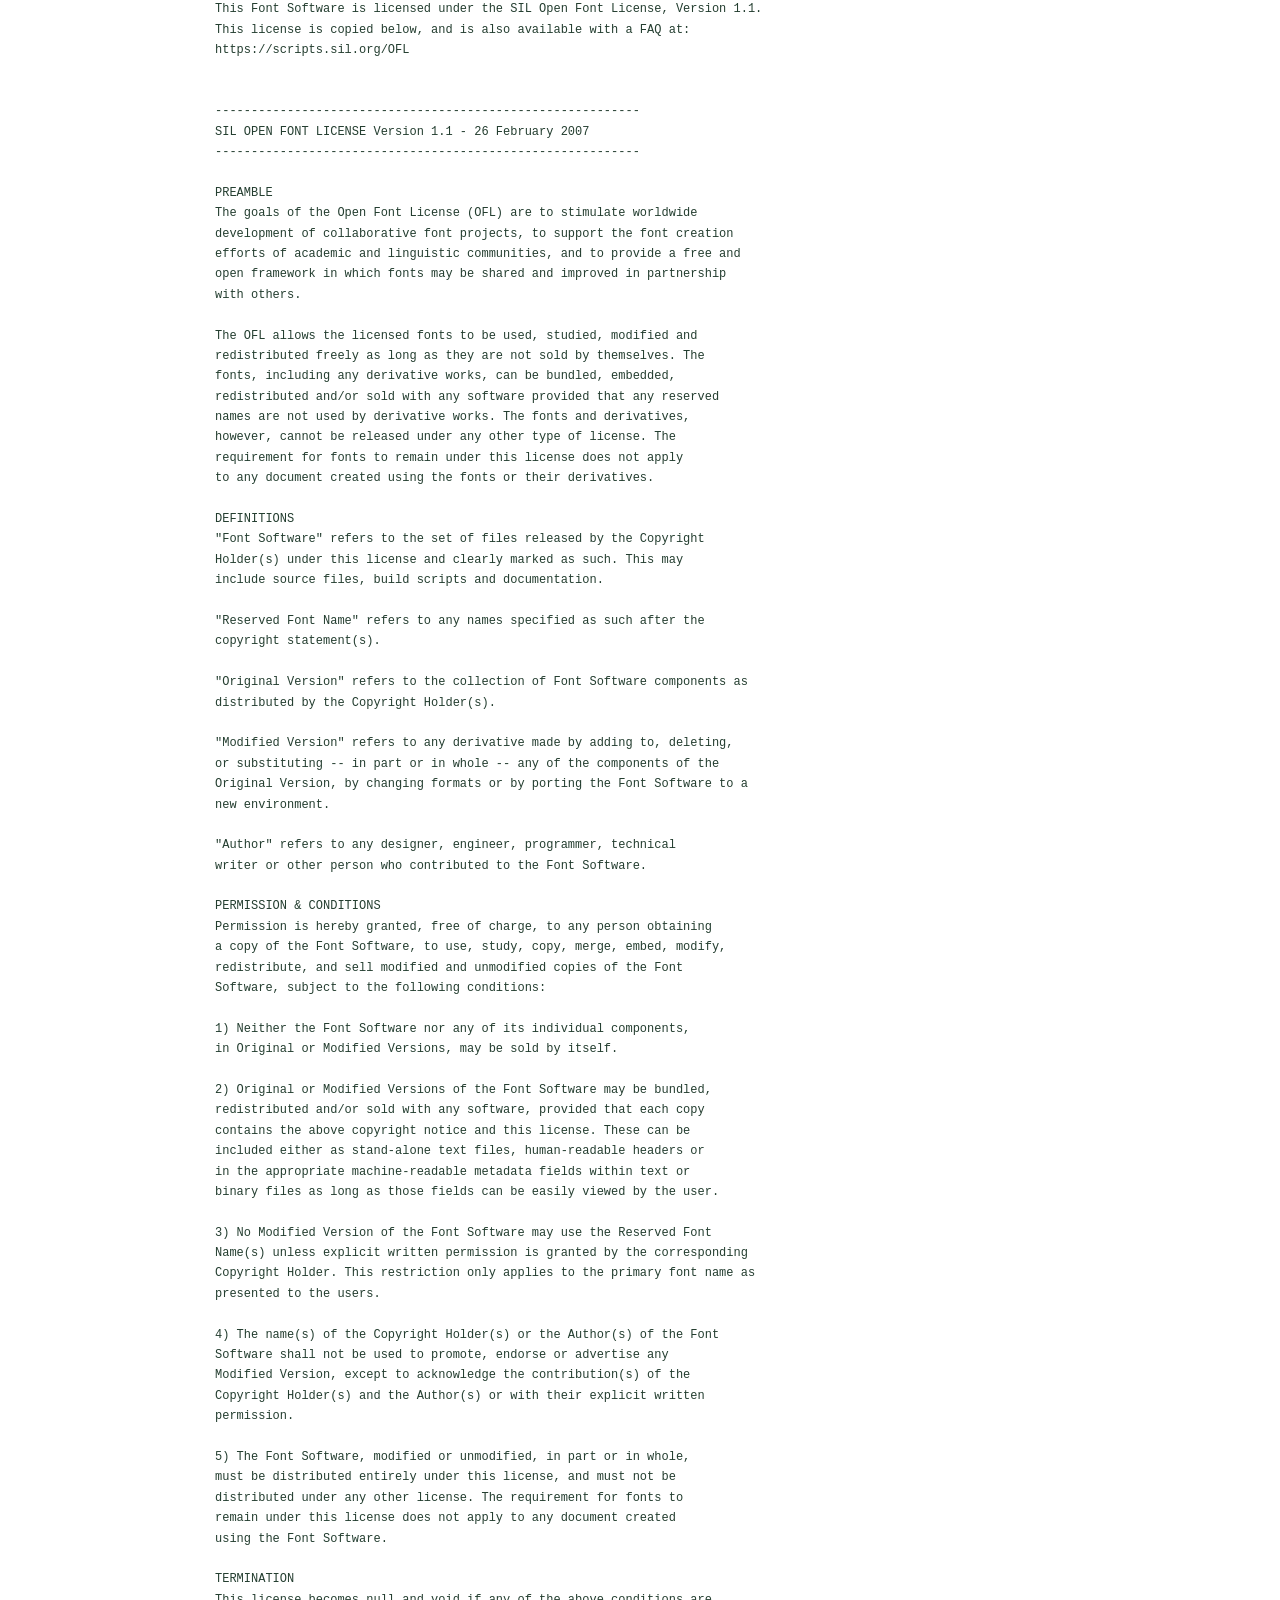
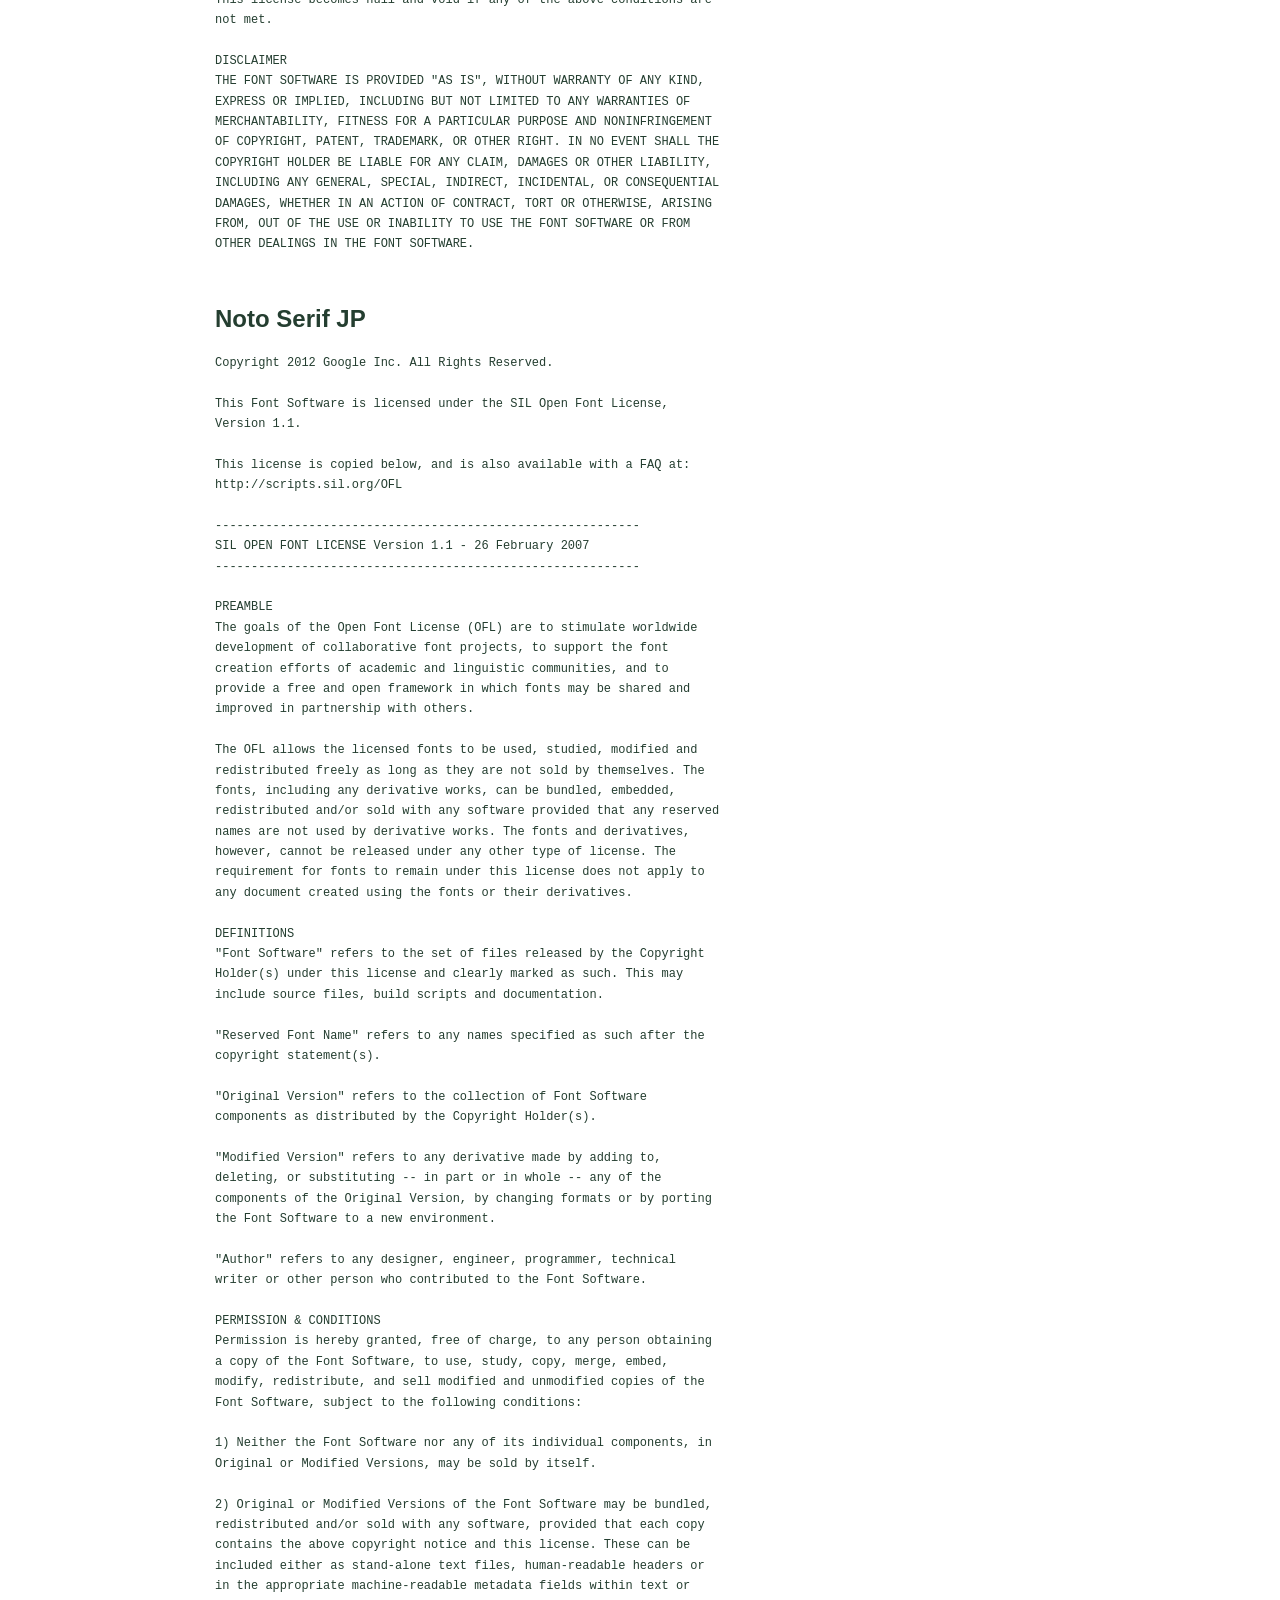
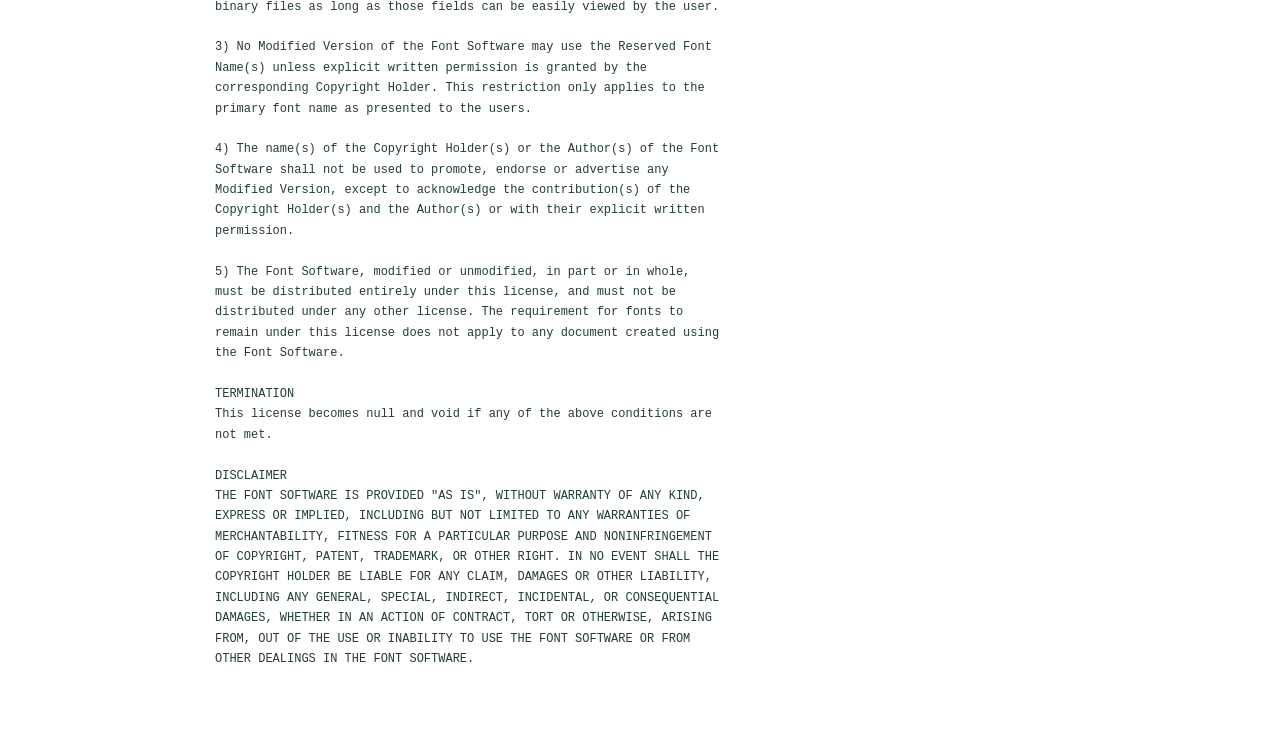
==== commit f6f287b0: "Align each label to amount baseline and use Gothic ticket types" ====
--- a/fonts/LICENSES.html
+++ b/fonts/LICENSES.html
@@ -1,4 +1,4 @@
-<!doctype html><html lang="ja"><meta charset="utf-8"><title>フォント・ライセンス</title><style>body{font-family:sans-serif;max-width:850px;margin:50px auto;padding:20px;color:#243e30}pre{white-space:pre-wrap;font-size:12px;line-height:1.7}h2{margin-top:50px}a{color:#176948}</style><a href="../">← エディターへ</a><h1>フォント・ライセンス</h1><p>次のフォントをサイト内に同梱しています。いずれも SIL Open Font License 1.1 に従って利用・再配布しています。</p><p>WOFF2形式に変換しています。Dela Gothic Oneは「がんばれ！」用の「Baken DelaGothicOne」、Noto Serif JPは券種名・JRA印字用の「Baken NotoSerifJP」として改名・サブセット化しています。原書体の著作権表示とライセンス全文を以下に記載します。</p><h2>Jost</h2><pre>Copyright 2020 The Jost Project Authors (https://github.com/indestructible-type)
+<!doctype html><html lang="ja"><meta charset="utf-8"><title>フォント・ライセンス</title><style>body{font-family:sans-serif;max-width:850px;margin:50px auto;padding:20px;color:#243e30}pre{white-space:pre-wrap;font-size:12px;line-height:1.7}h2{margin-top:50px}a{color:#176948}</style><a href="../">← エディターへ</a><h1>フォント・ライセンス</h1><p>次のフォントをサイト内に同梱しています。いずれも SIL Open Font License 1.1 に従って利用・再配布しています。</p><p>WOFF2形式に変換しています。Dela Gothic Oneは「がんばれ！」用の「Baken DelaGothicOne」、Noto Serif JPはJRA透かし印字用の「Baken NotoSerifJP」として改名・サブセット化しています。原書体の著作権表示とライセンス全文を以下に記載します。</p><h2>Jost</h2><pre>Copyright 2020 The Jost Project Authors (https://github.com/indestructible-type)
 
 This Font Software is licensed under the SIL Open Font License, Version 1.1.
 This license is copied below, and is also available with a FAQ at:
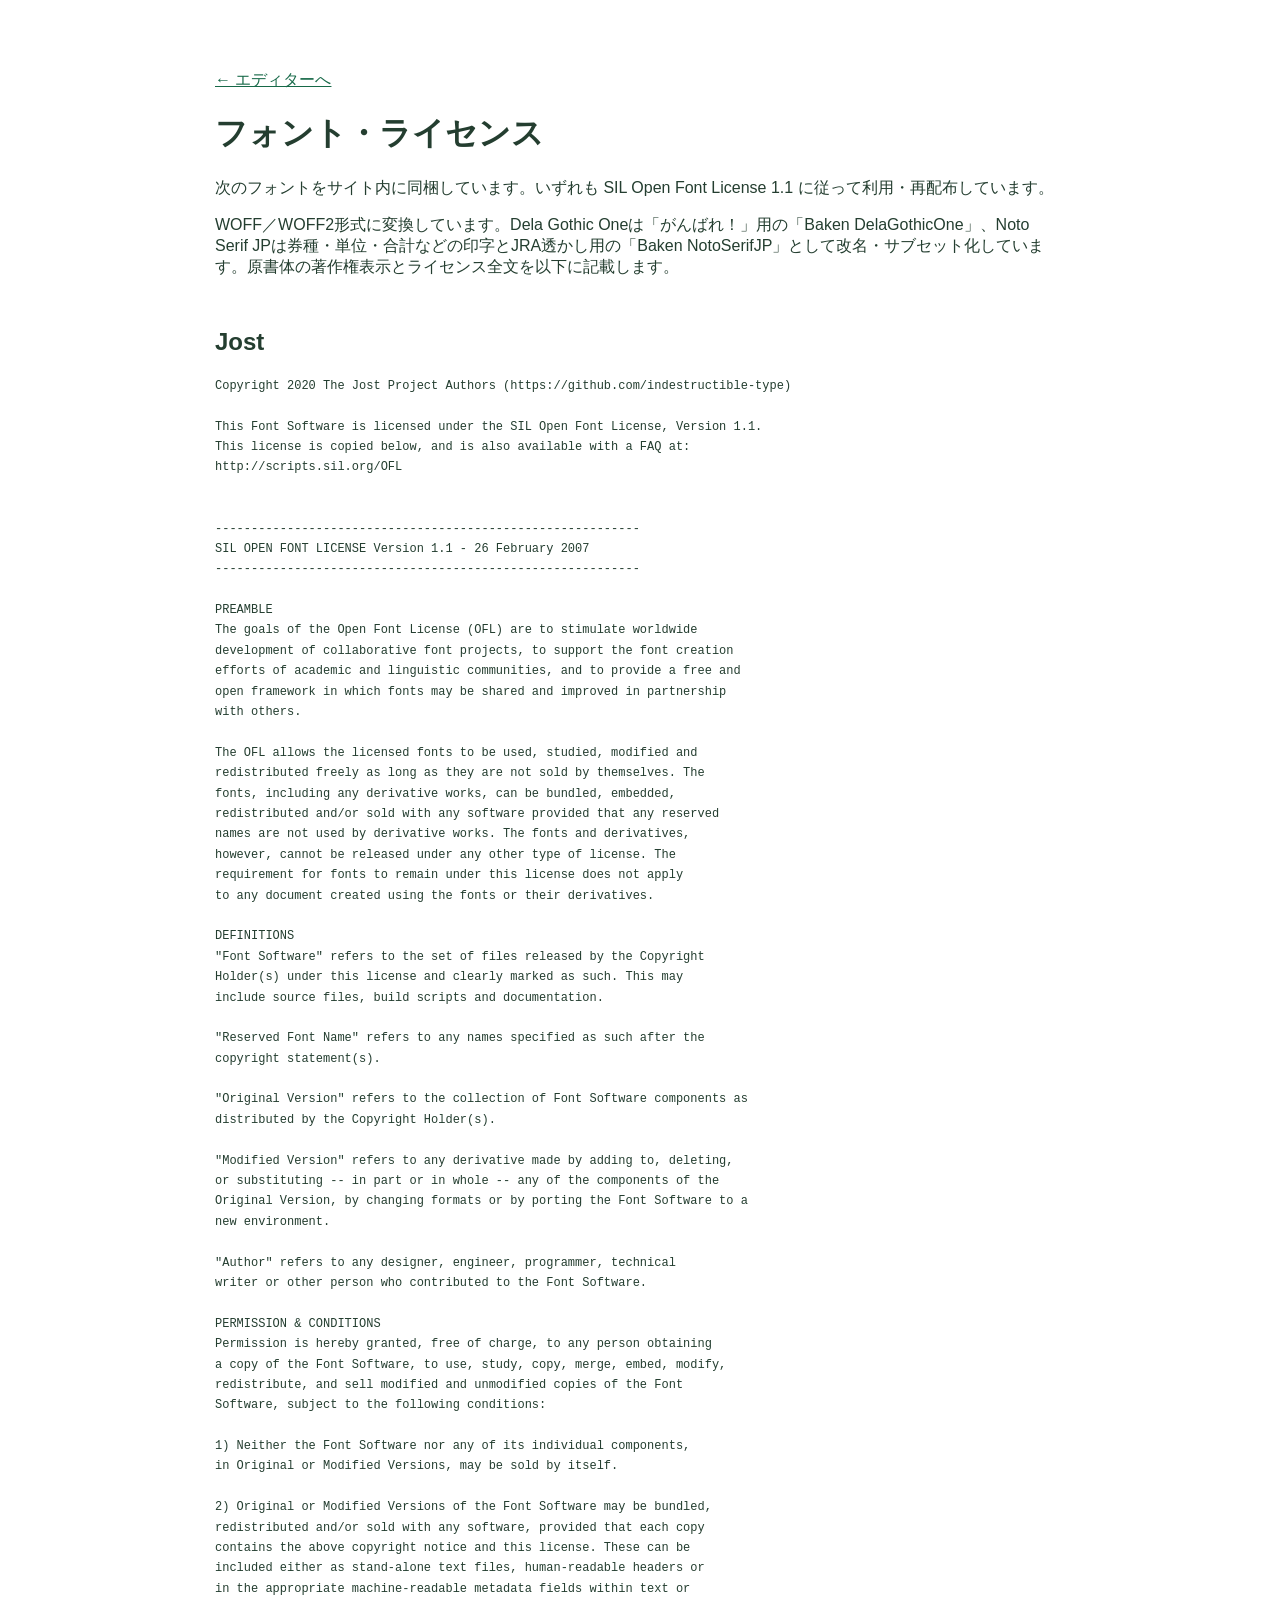
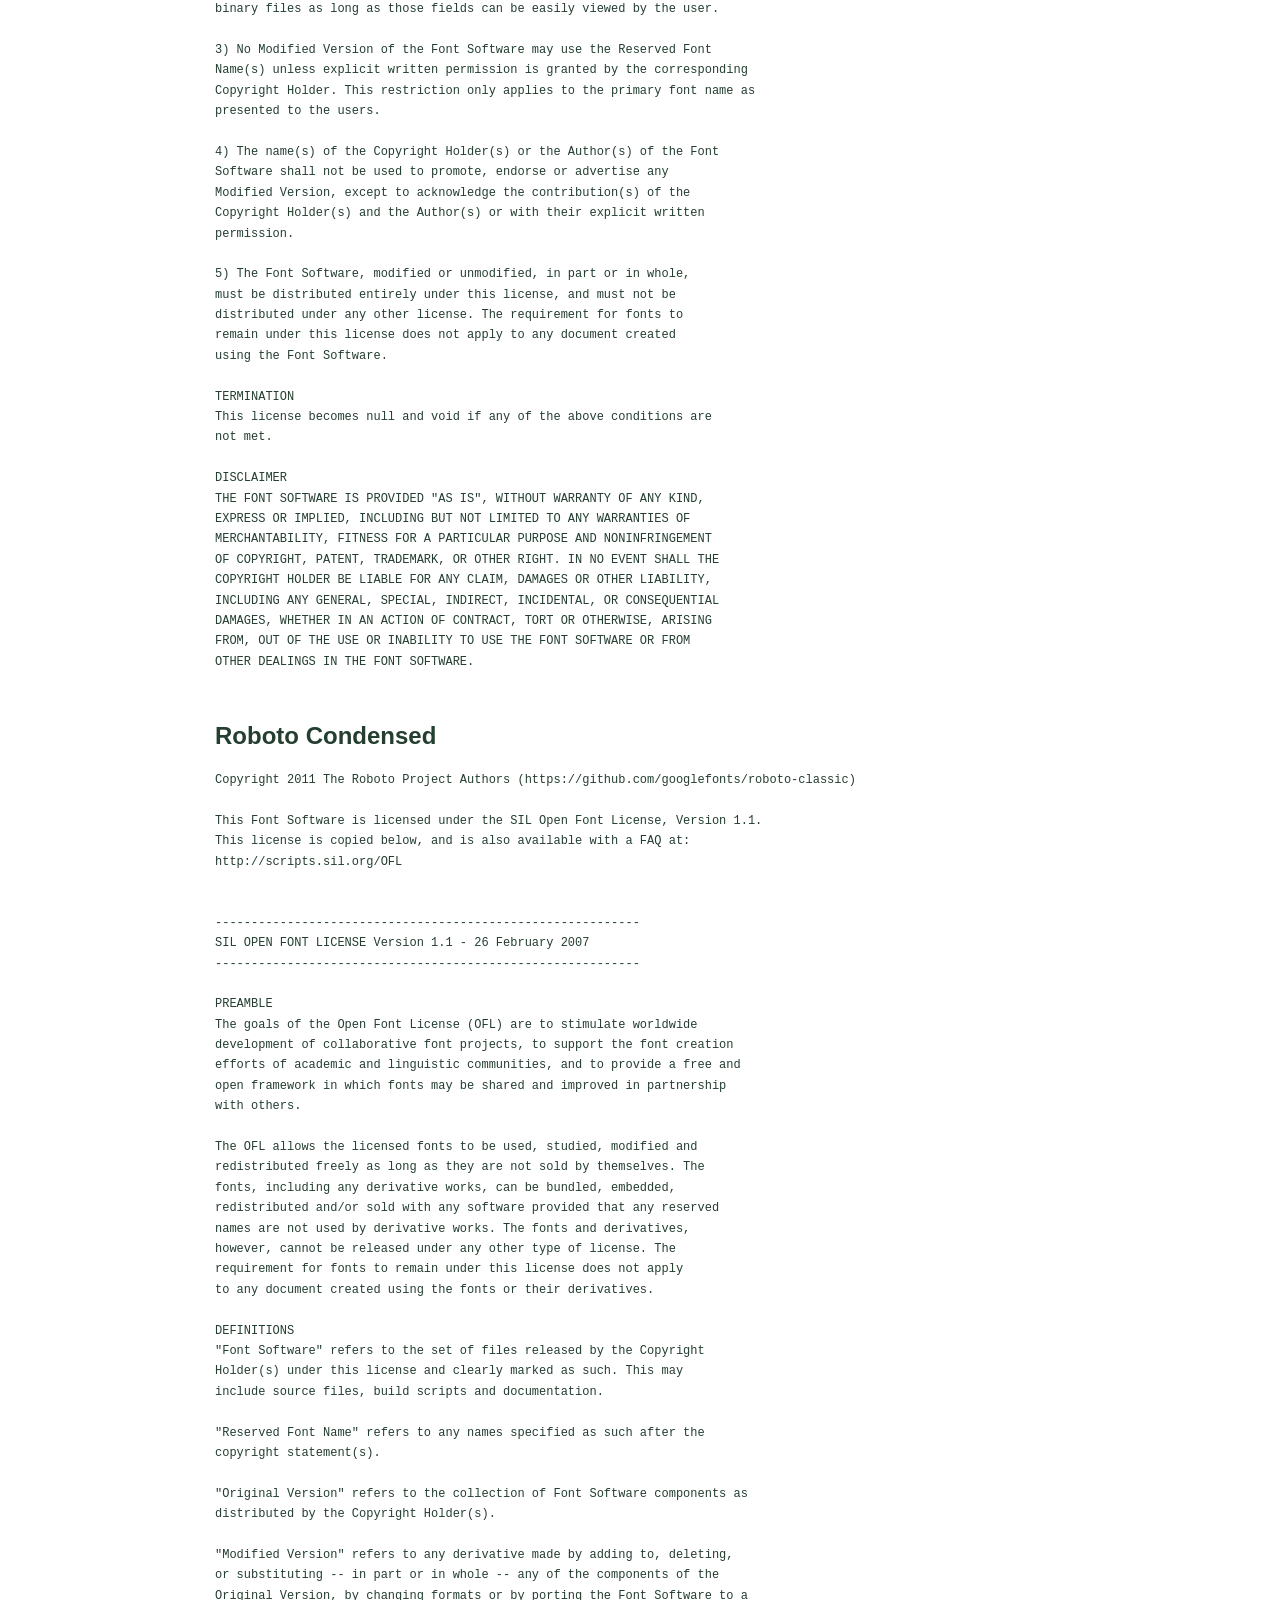
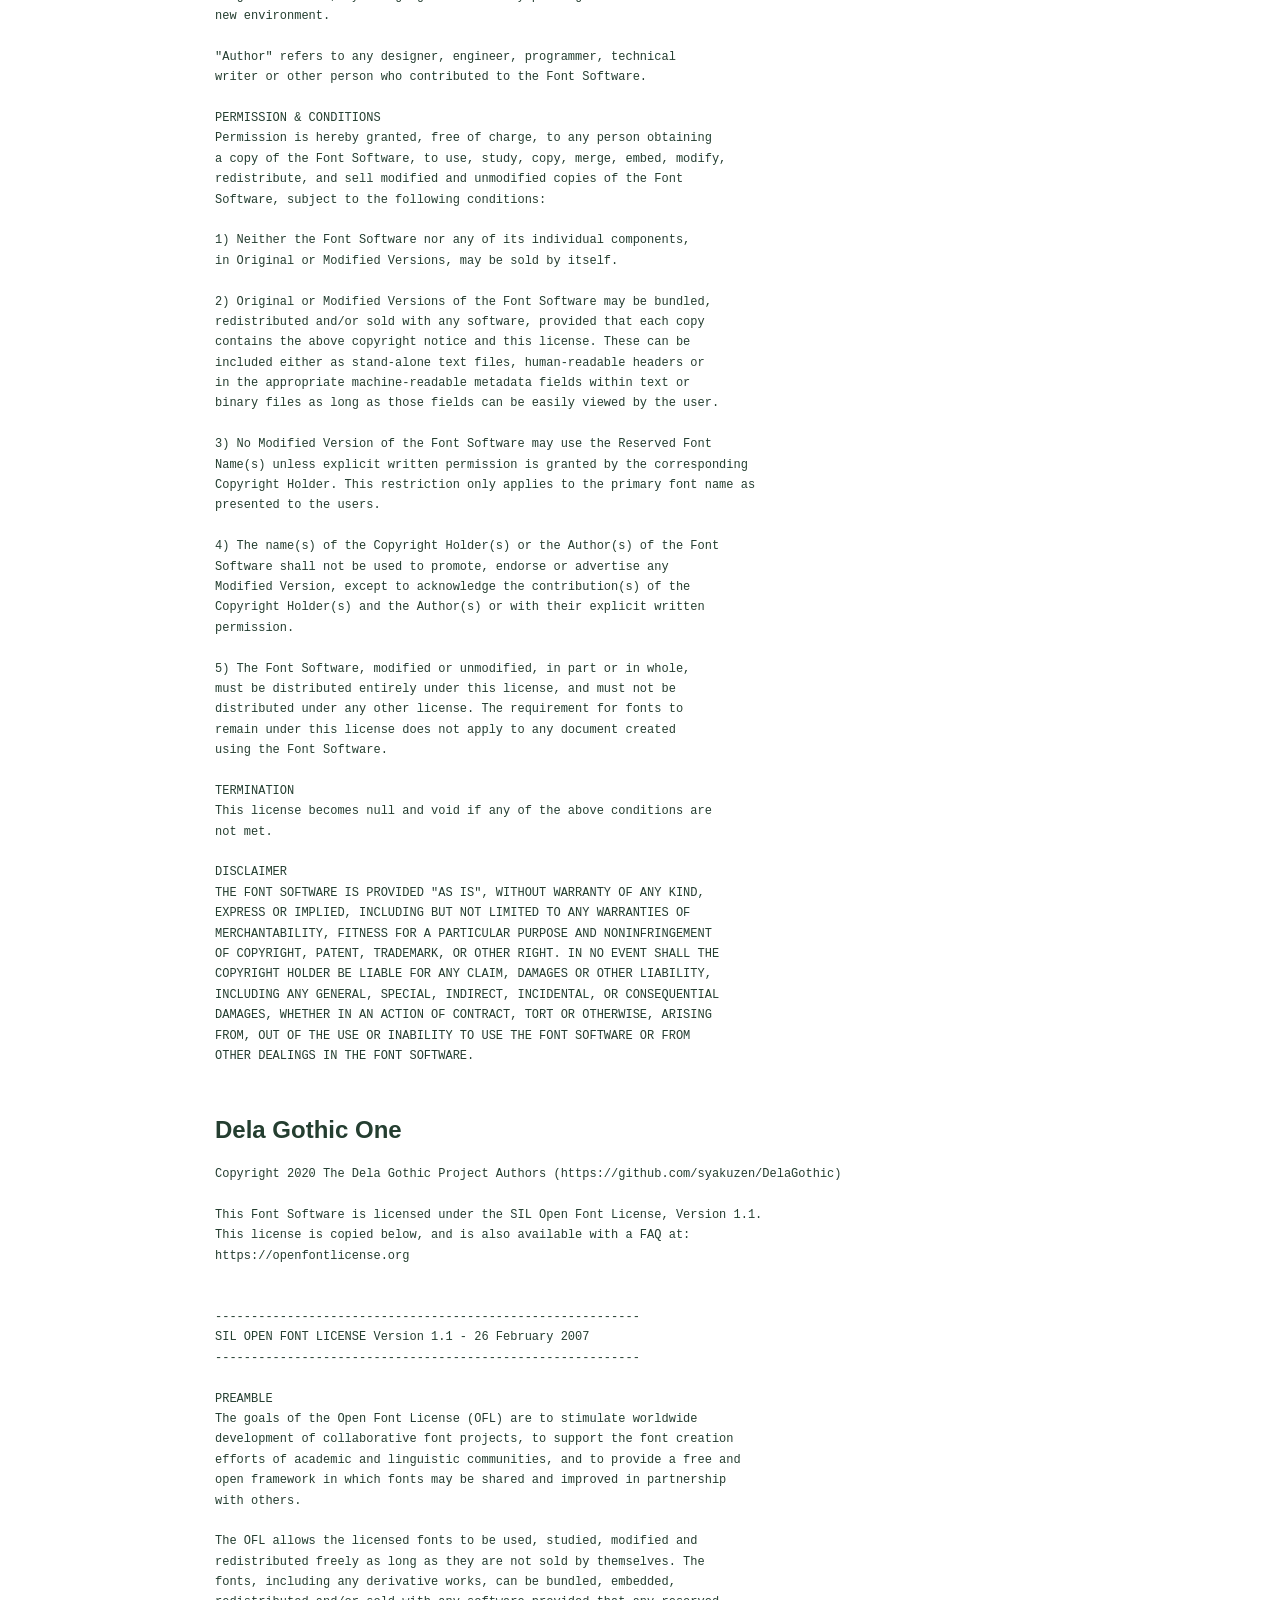
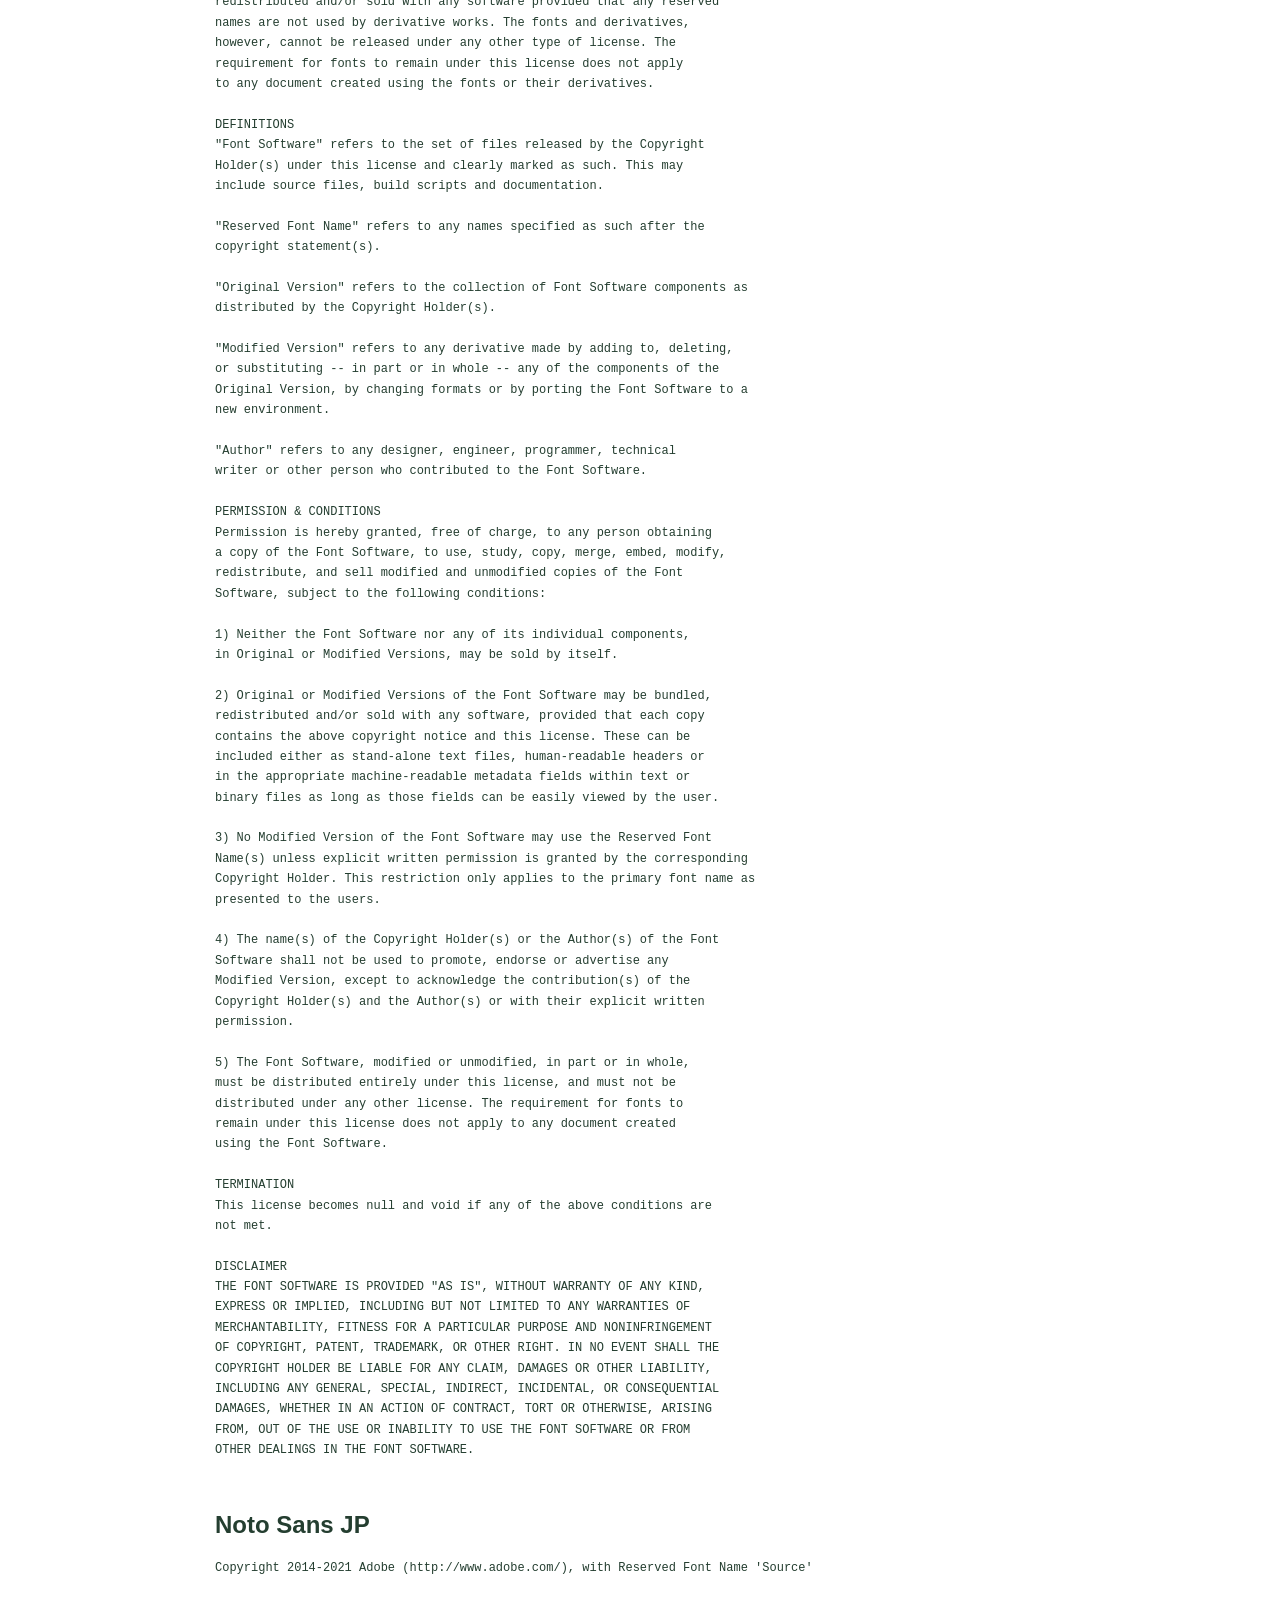
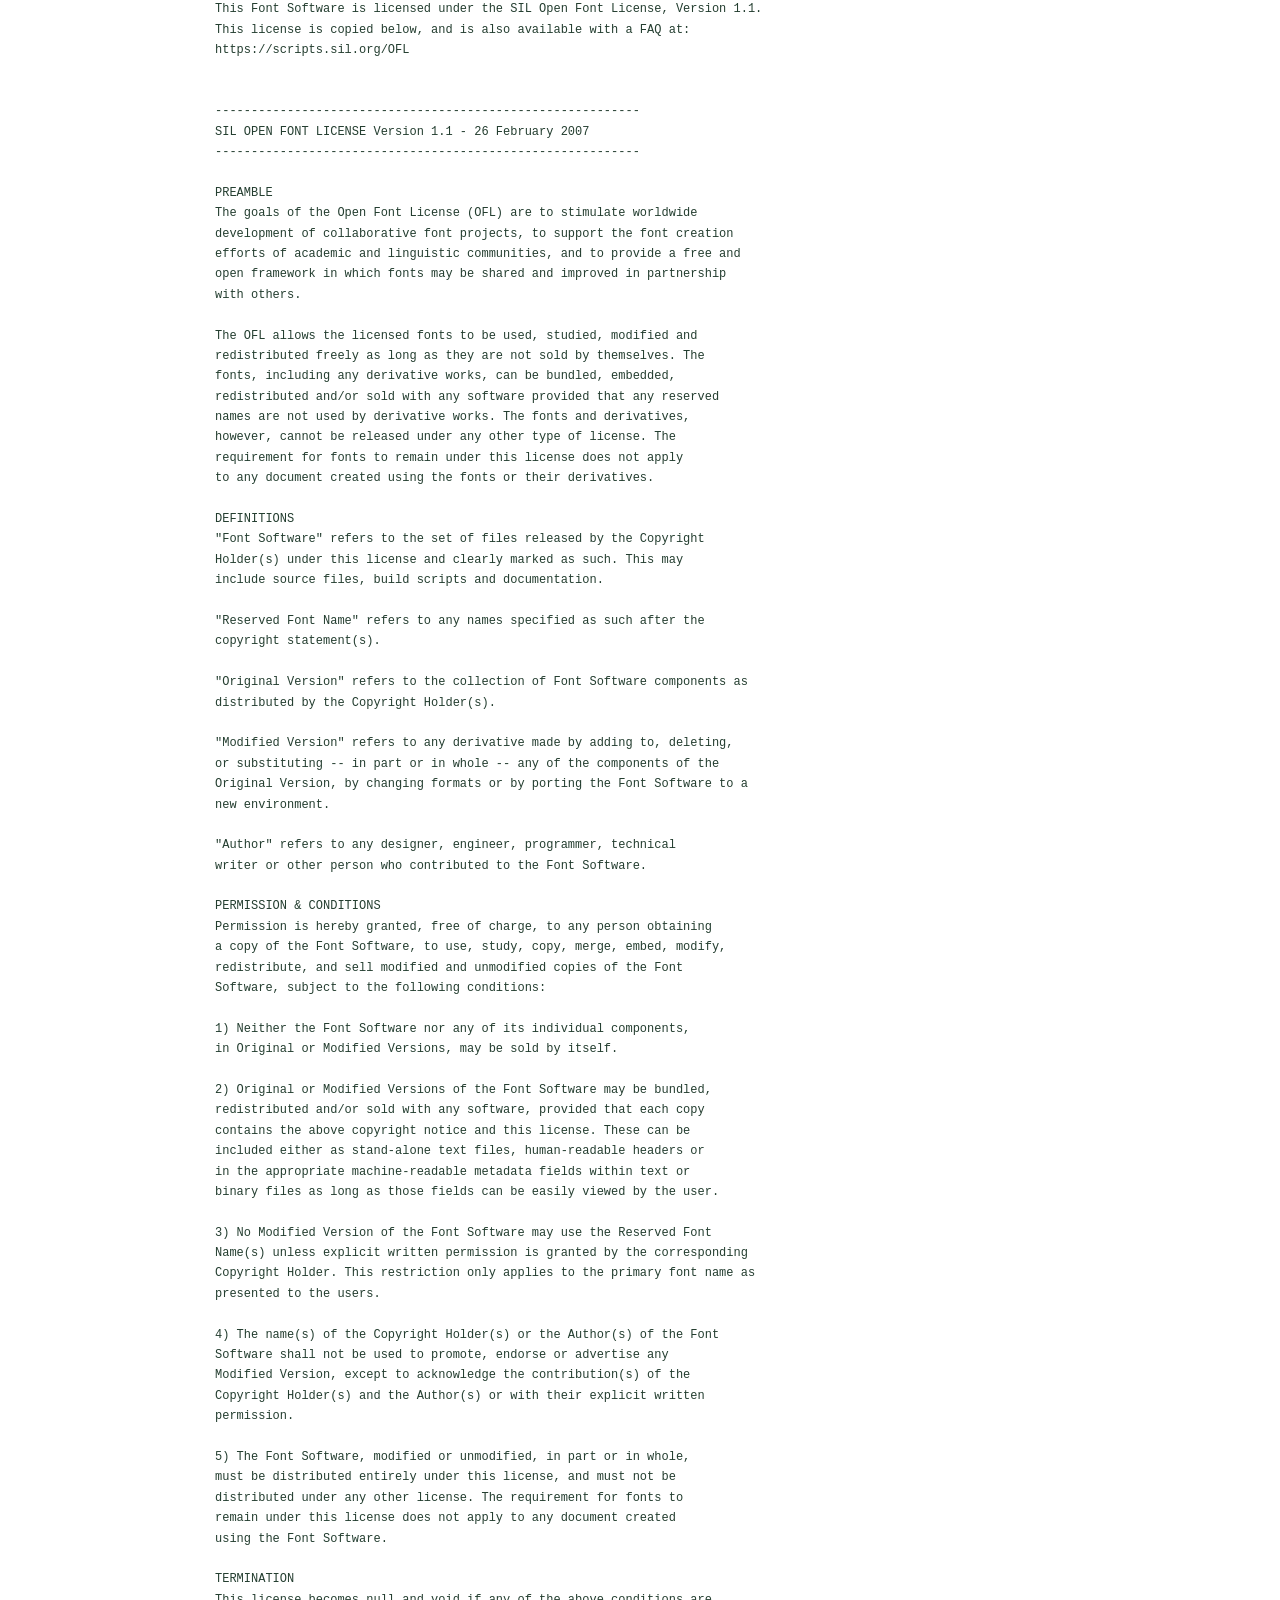
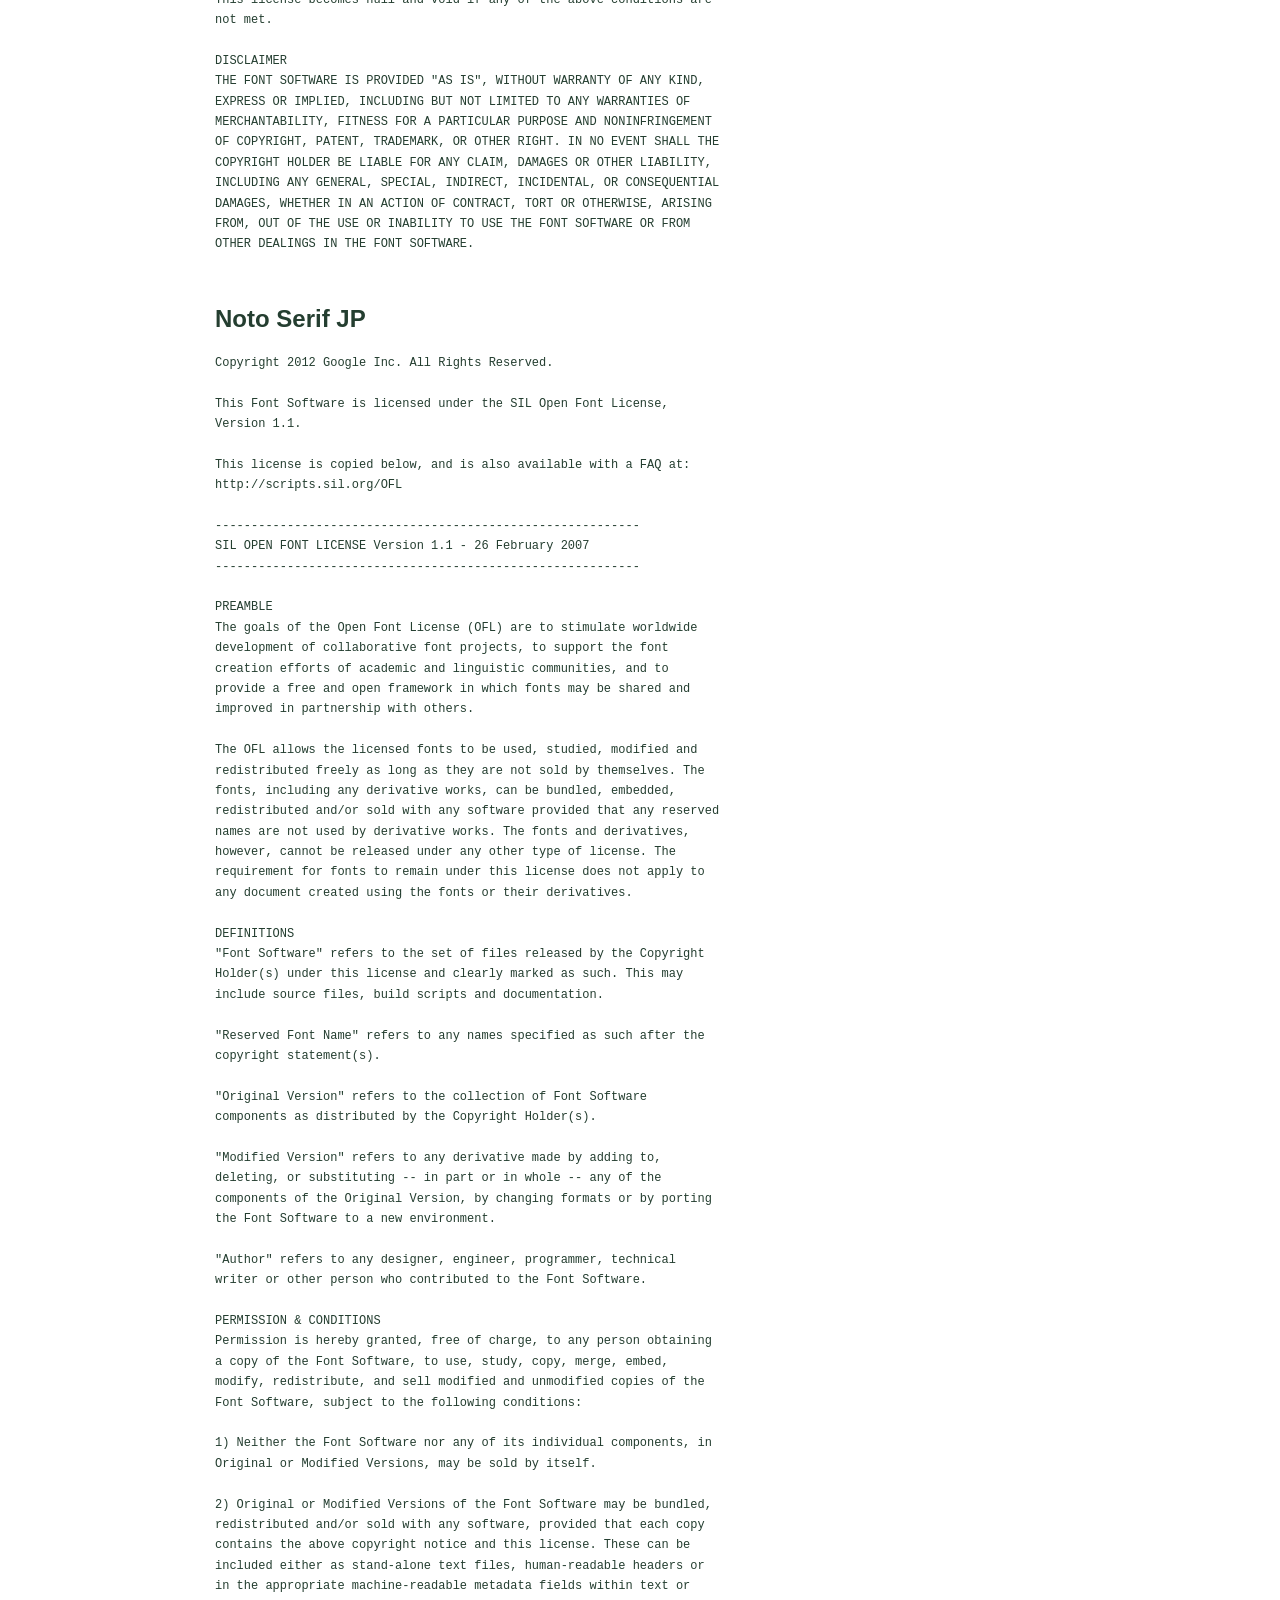
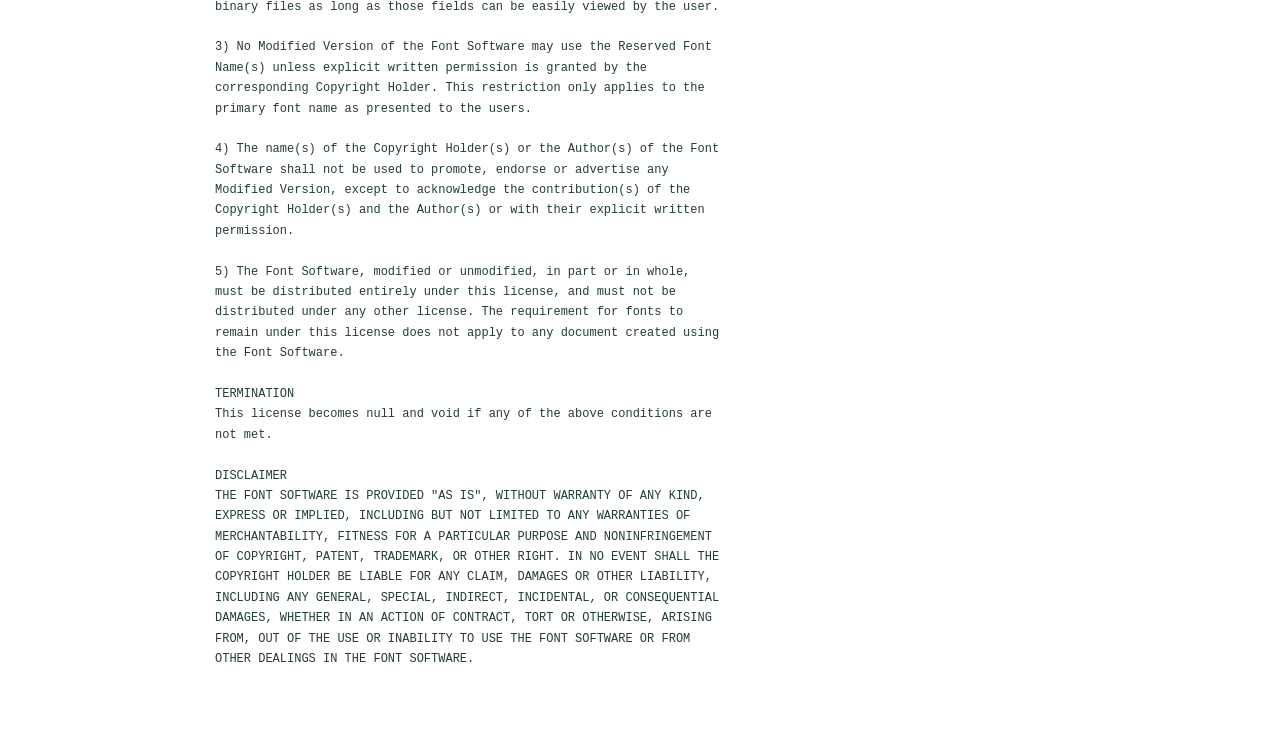
==== commit ee08a558: "Use Serif ticket labels and equalize total star sizes" ====
--- a/fonts/LICENSES.html
+++ b/fonts/LICENSES.html
@@ -1,4 +1,4 @@
-<!doctype html><html lang="ja"><meta charset="utf-8"><title>フォント・ライセンス</title><style>body{font-family:sans-serif;max-width:850px;margin:50px auto;padding:20px;color:#243e30}pre{white-space:pre-wrap;font-size:12px;line-height:1.7}h2{margin-top:50px}a{color:#176948}</style><a href="../">← エディターへ</a><h1>フォント・ライセンス</h1><p>次のフォントをサイト内に同梱しています。いずれも SIL Open Font License 1.1 に従って利用・再配布しています。</p><p>WOFF2形式に変換しています。Dela Gothic Oneは「がんばれ！」用の「Baken DelaGothicOne」、Noto Serif JPはJRA透かし印字用の「Baken NotoSerifJP」として改名・サブセット化しています。原書体の著作権表示とライセンス全文を以下に記載します。</p><h2>Jost</h2><pre>Copyright 2020 The Jost Project Authors (https://github.com/indestructible-type)
+<!doctype html><html lang="ja"><meta charset="utf-8"><title>フォント・ライセンス</title><style>body{font-family:sans-serif;max-width:850px;margin:50px auto;padding:20px;color:#243e30}pre{white-space:pre-wrap;font-size:12px;line-height:1.7}h2{margin-top:50px}a{color:#176948}</style><a href="../">← エディターへ</a><h1>フォント・ライセンス</h1><p>次のフォントをサイト内に同梱しています。いずれも SIL Open Font License 1.1 に従って利用・再配布しています。</p><p>WOFF／WOFF2形式に変換しています。Dela Gothic Oneは「がんばれ！」用の「Baken DelaGothicOne」、Noto Serif JPは券種・単位・合計などの印字とJRA透かし用の「Baken NotoSerifJP」として改名・サブセット化しています。原書体の著作権表示とライセンス全文を以下に記載します。</p><h2>Jost</h2><pre>Copyright 2020 The Jost Project Authors (https://github.com/indestructible-type)
 
 This Font Software is licensed under the SIL Open Font License, Version 1.1.
 This license is copied below, and is also available with a FAQ at:
